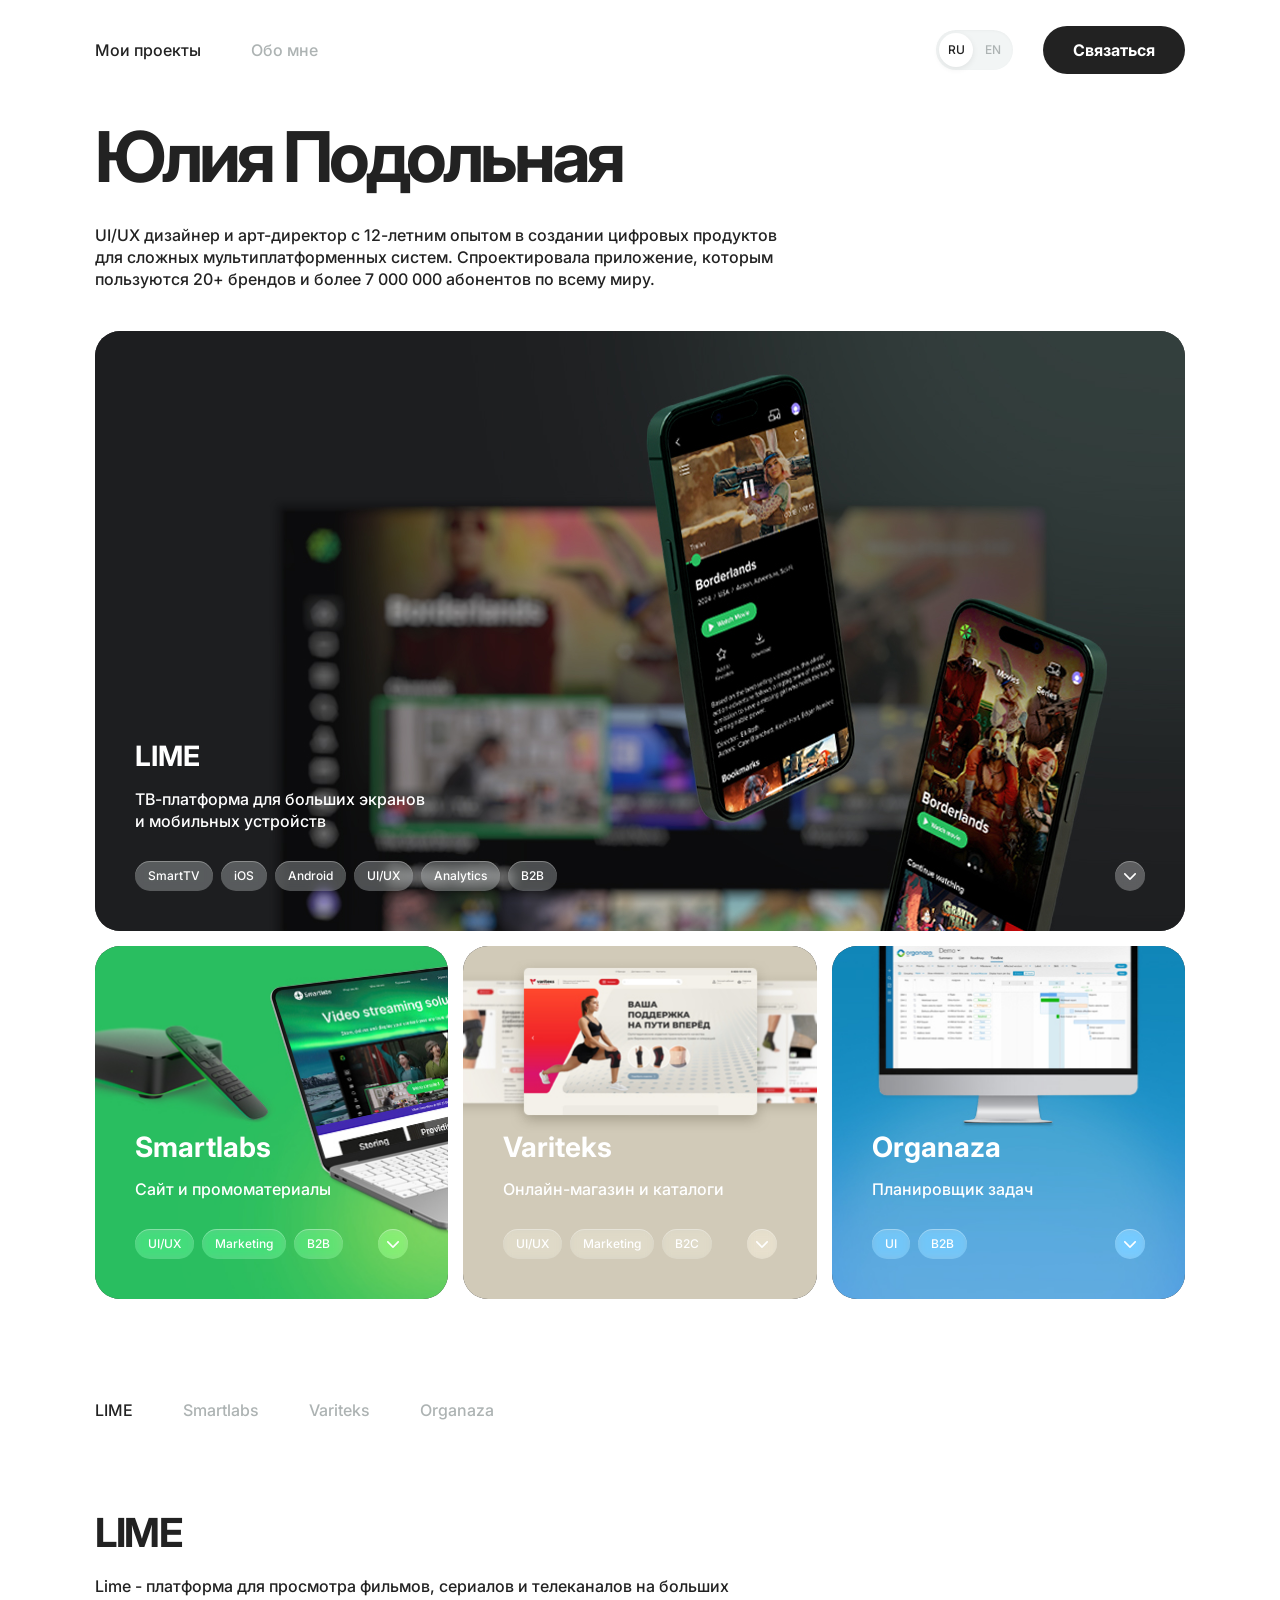
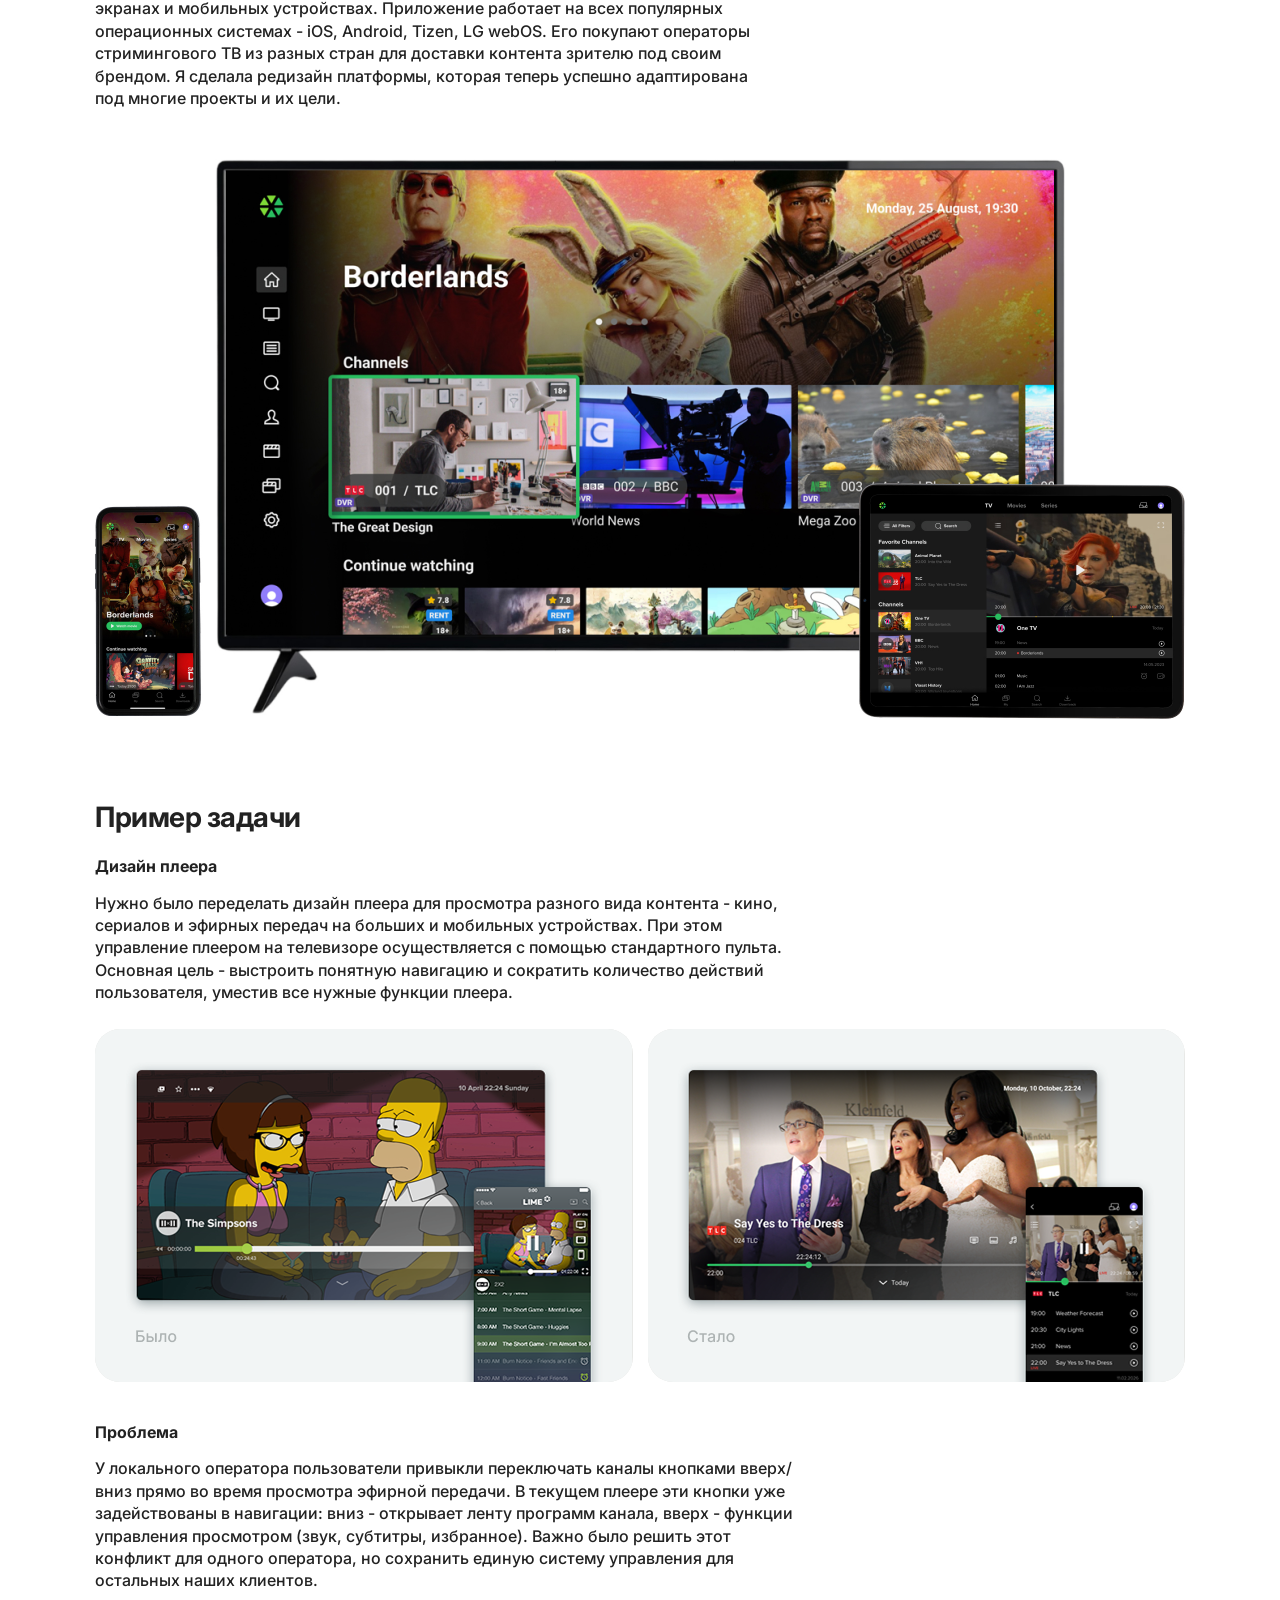
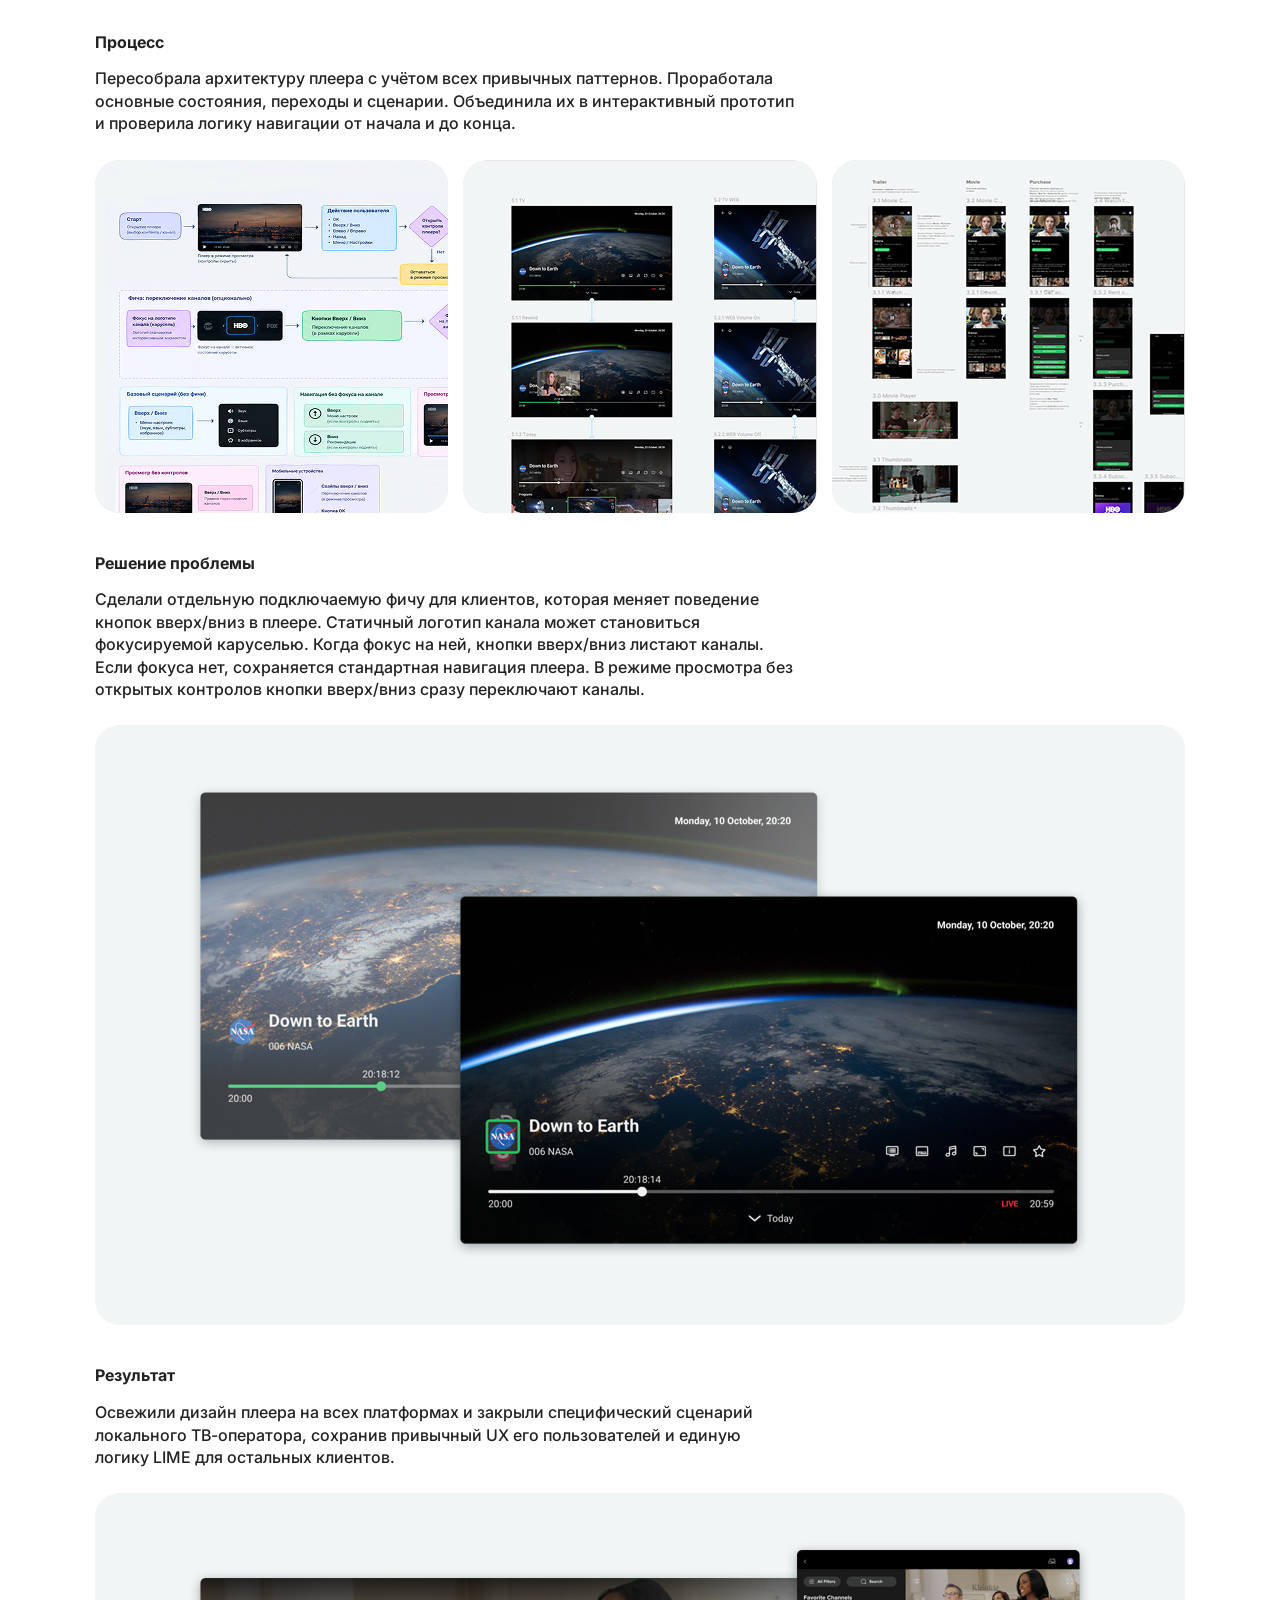
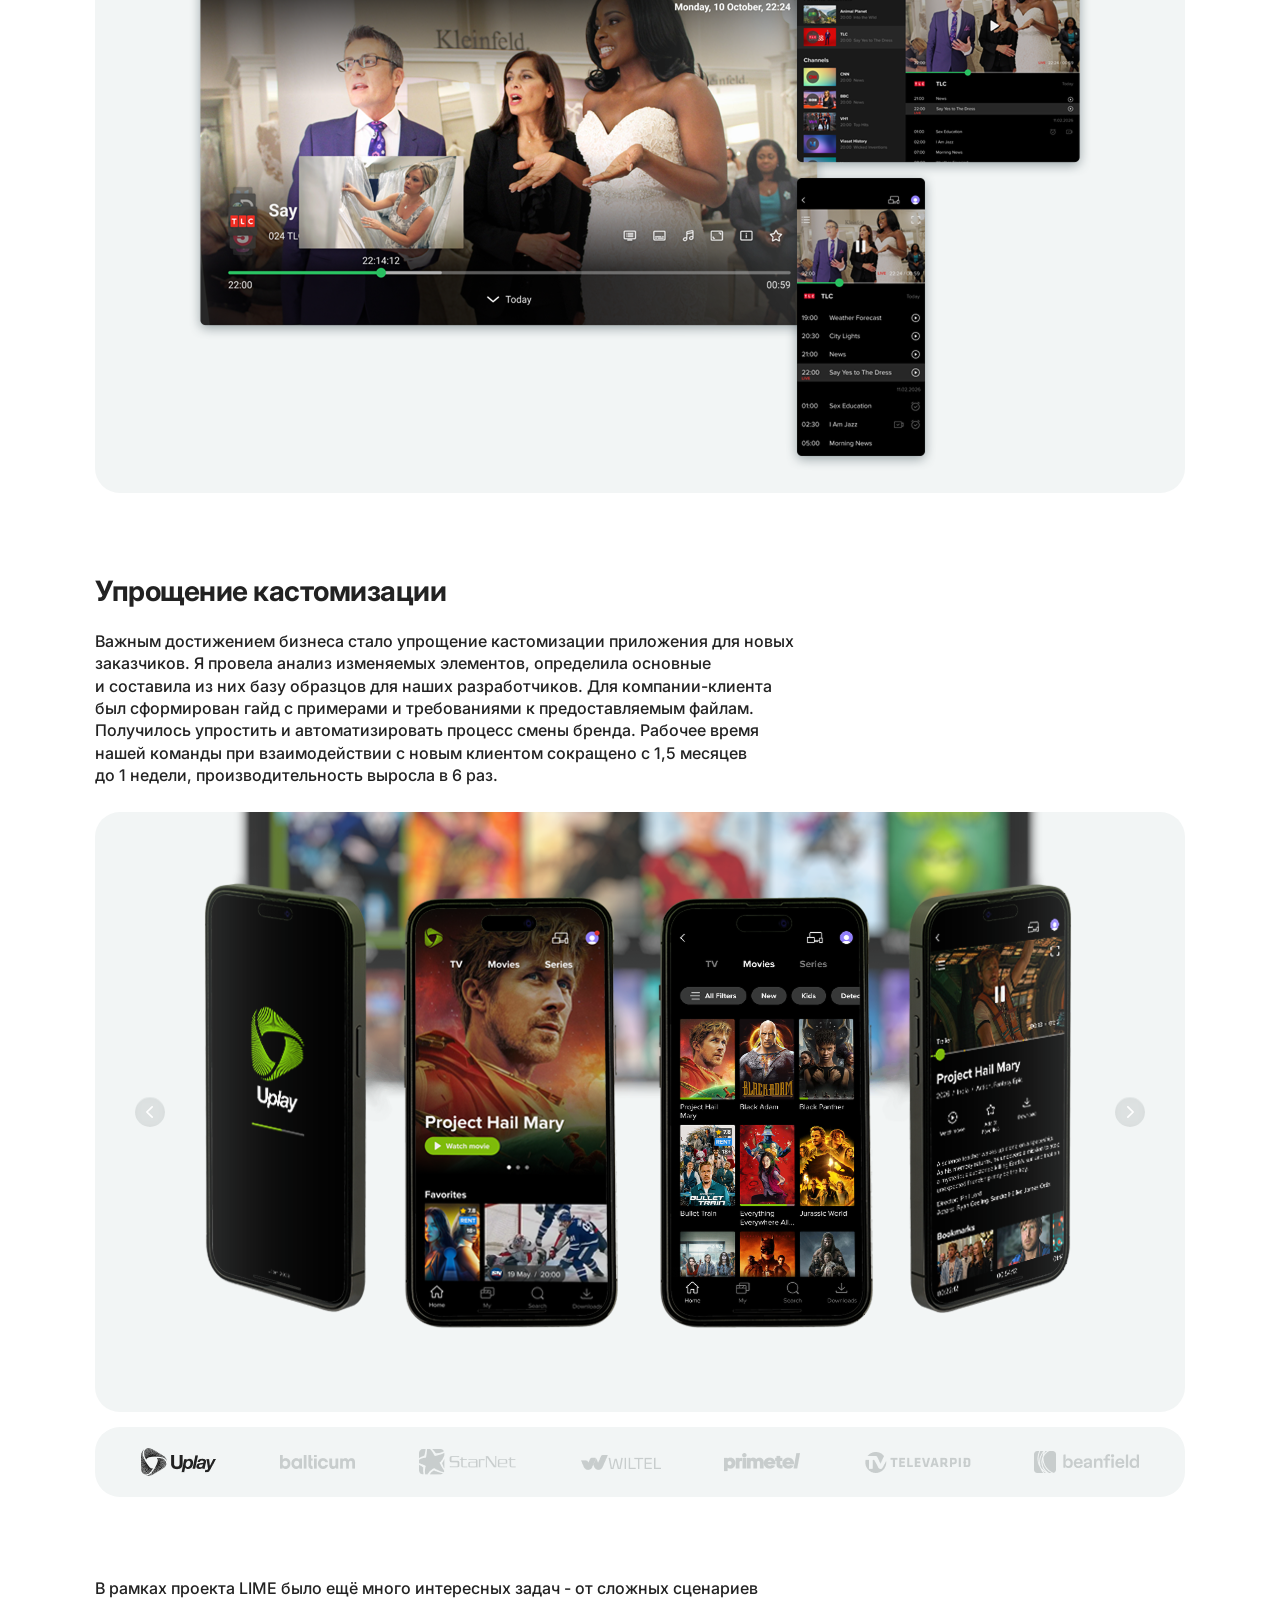
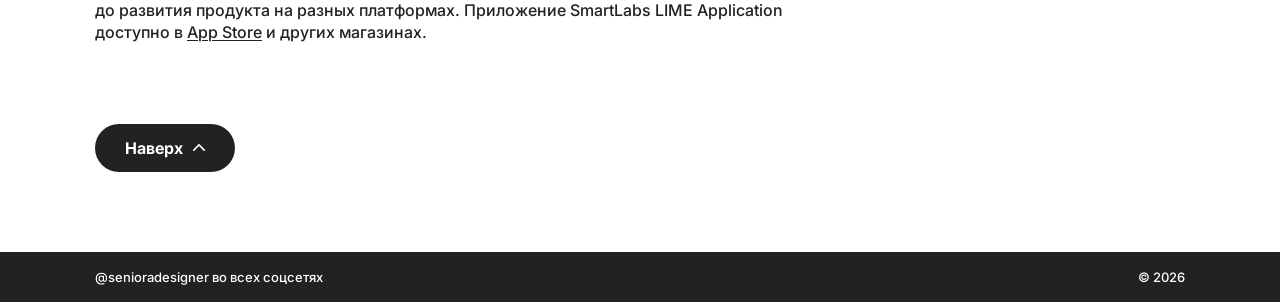
==== index.html @ 6a577a60 "start" ====
<!DOCTYPE html>
<html lang="ru">
<head>
  <meta charset="UTF-8">
  <meta name="viewport" content="width=device-width, initial-scale=1.0">
  <title>Юлия Подольная — UI/UX Designer & Art Director</title>
  <link rel="preconnect" href="https://fonts.googleapis.com">
  <link rel="preconnect" href="https://fonts.gstatic.com" crossorigin>
  <link href="https://fonts.googleapis.com/css2?family=Inter:wght@400;500;600;700&display=swap" rel="stylesheet">
  <link rel="stylesheet" href="style.css">
</head>
<body>

  <header class="header" id="top">
    <div class="header-inner">
      <nav class="nav">
        <a href="index.html" class="active">Мои проекты</a>
        <a href="about.html">Обо мне</a>
      </nav>
      <div class="header-actions">
        <div class="languages">
          <button class="active" type="button">RU</button>
          <a href="index-en.html" class="lang-link">EN</a>
        </div>
        <a class="contact-button" href="#contact">Связаться</a>
      </div>
    </div>
  </header>

  <main class="container">
    <section class="intro">
      <h1>Юлия Подольная</h1>
      <p class="intro-description">
        UI/UX дизайнер и арт-директор с 12-летним опытом в создании цифровых продуктов для сложных мультиплатформенных систем. Спроектировала приложение, которым пользуются 20+ брендов и более 7 000 000 абонентов по всему миру.
      </p>
    </section>

    <!-- Сетка карточек проектов -->
    <section class="project-grid" aria-label="Избранные проекты">
      <!-- LIME -->
      <a class="project-card featured" href="#case-section" data-target="lime">
        <img class="card-image" src="assets/lime-cover.jpg" alt="LIME">
        <div>
          <h2 class="project-title">LIME</h2>
          <p class="project-subtitle">ТВ-платформа для больших экранов<br>и мобильных устройств</p>
        </div>
        <div class="project-bottom">
          <div class="tags">
            <span class="tag">SmartTV</span><span class="tag">iOS</span>
            <span class="tag">Android</span><span class="tag">UI/UX</span>
            <span class="tag">Analytics</span><span class="tag">B2B</span>
          </div>
          <span class="arrow">
            <svg width="12" height="10" viewBox="0 0 12 10" fill="none" xmlns="http://www.w3.org/2000/svg">
              <path d="M5.99153 7.00288L1.38196 2.24062C1.06753 1.91983 0.550246 1.91983 0.23582 2.24062C-0.0786066 2.5614 -0.0786066 3.08913 0.23582 3.40991L5.4134 8.762C5.49454 8.83444 5.58582 8.89652 5.68725 8.93791C5.73796 8.95861 5.78868 8.95861 5.82925 8.96896C5.89011 8.9793 5.94082 9 5.99153 9C6.04225 9 6.09296 8.9793 6.15382 8.96896C6.20453 8.95861 6.25525 8.95861 6.29582 8.93791C6.39725 8.89652 6.48853 8.83444 6.56967 8.75165L11.7667 3.42023C11.929 3.25467 12 3.04771 12 2.83041C12 2.6131 11.9189 2.40615 11.7667 2.24059C11.4523 1.9198 10.935 1.9198 10.6206 2.24059L5.99153 7.00288Z" fill="currentColor"/>
            </svg>
          </span>
        </div>
      </a>

      <!-- Smartlabs -->
      <a class="project-card" href="#case-section" data-target="smartlabs">
        <img class="card-image" src="assets/smartlabs-cover.jpg" alt="Smartlabs">
        <div>
          <h2 class="project-title">Smartlabs</h2>
          <p class="project-subtitle">Сайт и промоматериалы</p>
        </div>
        <div class="project-bottom">
          <div class="tags">
            <span class="tag">UI/UX</span><span class="tag">Marketing</span>
            <span class="tag">B2B</span>
          </div>
          <span class="arrow">
            <svg width="12" height="10" viewBox="0 0 12 10" fill="none" xmlns="http://www.w3.org/2000/svg">
              <path d="M5.99153 7.00288L1.38196 2.24062C1.06753 1.91983 0.550246 1.91983 0.23582 2.24062C-0.0786066 2.5614 -0.0786066 3.08913 0.23582 3.40991L5.4134 8.762C5.49454 8.83444 5.58582 8.89652 5.68725 8.93791C5.73796 8.95861 5.78868 8.95861 5.82925 8.96896C5.89011 8.9793 5.94082 9 5.99153 9C6.04225 9 6.09296 8.9793 6.15382 8.96896C6.20453 8.95861 6.25525 8.95861 6.29582 8.93791C6.39725 8.89652 6.48853 8.83444 6.56967 8.75165L11.7667 3.42023C11.929 3.25467 12 3.04771 12 2.83041C12 2.6131 11.9189 2.40615 11.7667 2.24059C11.4523 1.9198 10.935 1.9198 10.6206 2.24059L5.99153 7.00288Z" fill="currentColor"/>
            </svg>
          </span>
        </div>
      </a>

      <!-- Variteks -->
      <a class="project-card" href="#case-section" data-target="variteks">
        <img class="card-image" src="assets/variteks-cover.jpg" alt="Variteks">
        <div>
          <h2 class="project-title">Variteks</h2>
          <p class="project-subtitle">Онлайн-магазин и каталоги</p>
        </div>
        <div class="project-bottom">
          <div class="tags">
            <span class="tag">UI/UX</span><span class="tag">Marketing</span>
            <span class="tag">B2C</span>
          </div>
          <span class="arrow">
            <svg width="12" height="10" viewBox="0 0 12 10" fill="none" xmlns="http://www.w3.org/2000/svg">
              <path d="M5.99153 7.00288L1.38196 2.24062C1.06753 1.91983 0.550246 1.91983 0.23582 2.24062C-0.0786066 2.5614 -0.0786066 3.08913 0.23582 3.40991L5.4134 8.762C5.49454 8.83444 5.58582 8.89652 5.68725 8.93791C5.73796 8.95861 5.78868 8.95861 5.82925 8.96896C5.89011 8.9793 5.94082 9 5.99153 9C6.04225 9 6.09296 8.9793 6.15382 8.96896C6.20453 8.95861 6.25525 8.95861 6.29582 8.93791C6.39725 8.89652 6.48853 8.83444 6.56967 8.75165L11.7667 3.42023C11.929 3.25467 12 3.04771 12 2.83041C12 2.6131 11.9189 2.40615 11.7667 2.24059C11.4523 1.9198 10.935 1.9198 10.6206 2.24059L5.99153 7.00288Z" fill="currentColor"/>
            </svg>
          </span>
        </div>
      </a>

      <!-- Organaza -->
      <a class="project-card" href="#case-section" data-target="organaza">
        <img class="card-image" src="assets/organaza-cover.jpg" alt="Organaza">
        <div>
          <h2 class="project-title">Organaza</h2>
          <p class="project-subtitle">Планировщик задач</p>
        </div>
        <div class="project-bottom">
          <div class="tags">
            <span class="tag">UI</span><span class="tag">B2B</span>
          </div>
          <span class="arrow">
            <svg width="12" height="10" viewBox="0 0 12 10" fill="none" xmlns="http://www.w3.org/2000/svg">
              <path d="M5.99153 7.00288L1.38196 2.24062C1.06753 1.91983 0.550246 1.91983 0.23582 2.24062C-0.0786066 2.5614 -0.0786066 3.08913 0.23582 3.40991L5.4134 8.762C5.49454 8.83444 5.58582 8.89652 5.68725 8.93791C5.73796 8.95861 5.78868 8.95861 5.82925 8.96896C5.89011 8.9793 5.94082 9 5.99153 9C6.04225 9 6.09296 8.9793 6.15382 8.96896C6.20453 8.95861 6.25525 8.95861 6.29582 8.93791C6.39725 8.89652 6.48853 8.83444 6.56967 8.75165L11.7667 3.42023C11.929 3.25467 12 3.04771 12 2.83041C12 2.6131 11.9189 2.40615 11.7667 2.24059C11.4523 1.9198 10.935 1.9198 10.6206 2.24059L5.99153 7.00288Z" fill="currentColor"/>
            </svg>
          </span>
        </div>
      </a>
    </section>

    <!-- Меню вкладок кейсов -->
    <nav class="project-tabs" id="project-tabs">
      <a href="#" class="active" data-target="lime">LIME</a>
      <a href="#" data-target="smartlabs">Smartlabs</a>
      <a href="#" data-target="variteks">Variteks</a>
      <a href="#" data-target="organaza">Organaza</a>
    </nav>

    <!-- КОНТЕЙНЕР ДЛЯ КЕЙСОВ (переключается JS) -->
    <div id="case-section" class="case-content-wrapper">
      
      <!-- КЕЙС LIME -->
      <div class="case-item active" id="case-lime">
        <h2>LIME</h2>
        <p class="case-intro">
          Lime - платформа для просмотра фильмов, сериалов и телеканалов на больших экранах и мобильных устройствах. Приложение работает на всех популярных операционных системах - iOS, Android, Tizen, LG webOS. Его покупают операторы стримингового ТВ из разных стран для доставки контента зрителю под своим брендом. Я сделала редизайн платформы, которая теперь успешно адаптирована<br>под многие проекты и их цели.
        </p>
        <div class="case-visual">
          <img class="visual-main" src="assets/lime-visual-main.jpg" alt="LIME Main">
        </div>

                <!-- ПОДЗАГОЛОВОК 1 -->
        <section class="case-section">
          <h3 class="case-title-large">Пример задачи</h3>
          
          <!-- Раздел: Дизайн плеера -->
          <div class="case-subsection">
            <h4>Дизайн плеера</h4>
            <p>Нужно было переделать дизайн плеера для просмотра разного вида контента - кино, сериалов и эфирных передач на больших и мобильных устройствах. При этом управление плеером на телевизоре осуществляется с помощью стандартного пульта. Основная цель - выстроить понятную навигацию и сократить количество действий пользователя, уместив все нужные функции плеера.</p>
            <div class="two-images">
              <div class="image-placeholder"><img src="assets/lime-task-1.jpg" alt="Player 1"></div>
              <div class="image-placeholder"><img src="assets/lime-task-2.jpg" alt="Player 2"></div>
            </div>
          </div>

          <!-- Раздел: Проблема -->
          <div class="case-subsection">
            <h4>Проблема</h4>
            <p>У локального оператора пользователи привыкли переключать каналы кнопками вверх/вниз прямо во время просмотра эфирной передачи. В текущем плеере эти кнопки уже задействованы в навигации: вниз - открывает ленту программ канала, вверх - функции управления просмотром (звук, субтитры, избранное). Важно было решить этот конфликт для одного оператора, но сохранить единую систему управления для остальных наших клиентов.</p>
          </div>

          <!-- Раздел: Процесс -->
          <div class="case-subsection">
            <h4>Процесс</h4>
            <p>Пересобрала архитектуру плеера с учётом всех привычных паттернов. Проработала основные состояния, переходы и сценарии. Объединила их в интерактивный прототип и проверила логику навигации от начала и до конца.</p>
            <div class="three-images">
              <div class="image-placeholder"><img src="assets/lime-problem-1.jpg" alt="Process 1"></div>
              <div class="image-placeholder"><img src="assets/lime-problem-2.jpg" alt="Process 2"></div>
              <div class="image-placeholder"><img src="assets/lime-problem-3.jpg" alt="Process 3"></div>
            </div>
          </div>

          <!-- Раздел: Решение проблемы -->
          <div class="case-subsection">
            <h4>Решение проблемы</h4>
            <p>Сделали отдельную подключаемую фичу для клиентов, которая меняет поведение кнопок вверх/вниз в плеере. Статичный логотип канала может становиться фокусируемой каруселью. Когда фокус на ней, кнопки вверх/вниз листают каналы. Если фокуса нет, сохраняется стандартная навигация плеера. В режиме просмотра без открытых контролов кнопки вверх/вниз сразу переключают каналы.</p>
            <div class="image-placeholder full-width-img h-600">
              <img src="assets/lime-solution.jpg" alt="Solution">
            </div>
          </div>

          <!-- Раздел: Результат -->
          <div class="case-subsection">
            <h4>Результат</h4>
            <p>Освежили дизайн плеера на всех платформах и закрыли специфический сценарий локального ТВ-оператора, сохранив привычный UX его пользователей и единую логику LIME для остальных клиентов.</p>
            <div class="image-placeholder full-width-img h-600">
              <img src="assets/lime-result.jpg" alt="Result">
            </div>
          </div>
        </section>

        <section class="case-section">
          <h3 class="case-title-large">Упрощение кастомизации</h3>
          <p>Важным достижением бизнеса стало упрощение кастомизации приложения для новых заказчиков. Я провела анализ изменяемых элементов, определила основные<br>и составила из них базу образцов для наших разработчиков. Для компании-клиента был сформирован гайд с примерами и требованиями к предоставляемым файлам. Получилось упростить и автоматизировать процесс смены бренда. Рабочее время нашей команды при взаимодействии с новым клиентом сокращено с 1,5 месяцев<br>до 1 недели, производительность выросла в 6 раз.</p>
          
          <!-- Карусель -->
          <div class="carousel-wrapper">
            <div class="carousel-track" id="carouselTrack">
              <div class="carousel-slide active"><img src="assets/lime-customization-1.jpg" alt="Кастомизация 1"></div>
              <div class="carousel-slide"><img src="assets/lime-customization-2.jpg" alt="Кастомизация 2"></div>
              <div class="carousel-slide"><img src="assets/lime-customization-3.jpg" alt="Кастомизация 3"></div>
              <div class="carousel-slide"><img src="assets/lime-customization-4.jpg" alt="Кастомизация 4"></div>
              <div class="carousel-slide"><img src="assets/lime-customization-5.jpg" alt="Кастомизация 5"></div>
              <div class="carousel-slide"><img src="assets/lime-customization-6.jpg" alt="Кастомизация 6"></div>
              <div class="carousel-slide"><img src="assets/lime-customization-7.jpg" alt="Кастомизация 7"></div>
            </div>

            <button class="carousel-btn carousel-btn-prev" id="carouselPrev" aria-label="Предыдущий слайд">
              <svg class="icon-arrow" width="12" height="10" viewBox="0 0 12 10" fill="none" xmlns="http://www.w3.org/2000/svg">
                <path d="M5.99153 7.00288L1.38196 2.24062C1.06753 1.91983 0.550246 1.91983 0.23582 2.24062C-0.0786066 2.5614 -0.0786066 3.08913 0.23582 3.40991L5.4134 8.762C5.49454 8.83444 5.58582 8.89652 5.68725 8.93791C5.73796 8.95861 5.78868 8.95861 5.82925 8.96896C5.89011 8.9793 5.94082 9 5.99153 9C6.04225 9 6.09296 8.9793 6.15382 8.96896C6.20453 8.95861 6.25525 8.95861 6.29582 8.93791C6.39725 8.89652 6.48853 8.83444 6.56967 8.75165L11.7667 3.42023C11.929 3.25467 12 3.04771 12 2.83041C12 2.6131 11.9189 2.40615 11.7667 2.24059C11.4523 1.9198 10.935 1.9198 10.6206 2.24059L5.99153 7.00288Z" fill="currentColor"/>
              </svg>
            </button>
            <button class="carousel-btn carousel-btn-next" id="carouselNext" aria-label="Следующий слайд">
              <svg class="icon-arrow" width="12" height="10" viewBox="0 0 12 10" fill="none" xmlns="http://www.w3.org/2000/svg">
                <path d="M5.99153 7.00288L1.38196 2.24062C1.06753 1.91983 0.550246 1.91983 0.23582 2.24062C-0.0786066 2.5614 -0.0786066 3.08913 0.23582 3.40991L5.4134 8.762C5.49454 8.83444 5.58582 8.89652 5.68725 8.93791C5.73796 8.95861 5.78868 8.95861 5.82925 8.96896C5.89011 8.9793 5.94082 9 5.99153 9C6.04225 9 6.09296 8.9793 6.15382 8.96896C6.20453 8.95861 6.25525 8.95861 6.29582 8.93791C6.39725 8.89652 6.48853 8.83444 6.56967 8.75165L11.7667 3.42023C11.929 3.25467 12 3.04771 12 2.83041C12 2.6131 11.9189 2.40615 11.7667 2.24059C11.4523 1.9198 10.935 1.9198 10.6206 2.24059L5.99153 7.00288Z" fill="currentColor"/>
              </svg>
            </button>
          </div>

          <!-- Панель логотипов (табы) -->
          <div class="brand-logos-tabs" id="brandTabs">
            <button class="brand-tab active" data-index="0"><img src="assets/logo-1-dark.png" alt="Uplay" class="logo-dark"><img src="assets/logo-1-light.png" alt="Uplay" class="logo-light"></button>
            <button class="brand-tab" data-index="1"><img src="assets/logo-2-dark.png" alt="Balticum" class="logo-dark"><img src="assets/logo-2-light.png" alt="Balticum" class="logo-light"></button>
            <button class="brand-tab" data-index="2"><img src="assets/logo-3-dark.png" alt="StarNet" class="logo-dark"><img src="assets/logo-3-light.png" alt="StarNet" class="logo-light"></button>
            <button class="brand-tab" data-index="3"><img src="assets/logo-4-dark.png" alt="Wiltel" class="logo-dark"><img src="assets/logo-4-light.png" alt="Wiltel" class="logo-light"></button>
            <button class="brand-tab" data-index="4"><img src="assets/logo-5-dark.png" alt="Primetel" class="logo-dark"><img src="assets/logo-5-light.png" alt="Primetel" class="logo-light"></button>
            <button class="brand-tab" data-index="5"><img src="assets/logo-6-dark.png" alt="Televarp" class="logo-dark"><img src="assets/logo-6-light.png" alt="Televarp" class="logo-light"></button>
            <button class="brand-tab" data-index="6"><img src="assets/logo-7-dark.png" alt="Beanfield" class="logo-dark"><img src="assets/logo-7-light.png" alt="Beanfield" class="logo-light"></button>
          </div>

          <!-- Раздел: В рамках проекта LIME -->
          <section class="case-section">
          <p>В рамках проекта LIME было ещё много интересных задач - от сложных сценариев<br>до развития продукта на разных платформах. Приложение SmartLabs LIME Application доступно в <a href="https://apps.apple.com/ru/app/smartlabs-lime-application/id6444482491" target="_blank" rel="noopener">App Store</a> и других магазинах.</p>
        </section>

      </div>

      <!-- КЕЙС SMARTLABS -->
      <div class="case-item" id="case-smartlabs">
        <h2>Smartlabs</h2>
        <p class="case-intro">Smartlabs - компания, которая создаёт программные решения и инфраструктуру для сервисов цифрового ТВ, а также производит приставки. В роли арт-директора я выстраивала целостную визуальную систему бренда - от обновления фирменного стиля и сайта до презентаций, рекламы, социальных сетей и выставочных стендов. Одновременно работала над дизайном самостоятельно и координировала работу других специалистов, обеспечивая единый визуальный язык во всех точках контакта с брендом.</p>
        
        <div class="grid-masonry">
          <!-- Ряд 1: Широкая (2 колонки) + Квадратная (1 колонка) -->
          <div class="image-placeholder gm-wide"><img src="assets/sm-1.jpg" alt=""></div>
          <div class="image-placeholder gm-square"><img src="assets/sm-2.jpg" alt=""></div>
          
          <!-- Ряд 2: Три квадратные -->
          <div class="image-placeholder gm-square"><img src="assets/sm-3.jpg" alt=""></div>
          <div class="image-placeholder gm-square"><img src="assets/sm-4.jpg" alt=""></div>
          <div class="image-placeholder gm-square"><img src="assets/sm-5.jpg" alt=""></div>
          
          <!-- Ряд 3: Квадратная (1 колонка) + Широкая (2 колонки) -->
          <div class="image-placeholder gm-square"><img src="assets/sm-6.jpg" alt=""></div>
          <div class="image-placeholder gm-wide"><img src="assets/sm-7.jpg" alt=""></div>
        </div>

                <!-- ПОДЗАГОЛОВОК 1 -->
        <section class="case-section">
          <h3 class="case-title-large">Пример задачи</h3>
          
          <!-- Раздел: Сайт -->
          <div class="case-subsection">
            <h4>Сайт</h4>
            <p>Требовалось переработать сайт Smartlabs как основной инструмент презентации продуктов и решений компании. Пересобрать продуктовую структуру, сделать предложение понятным для потенциальных клиентов и выстроить более современную визуальную подачу.</p>
            <div class="two-images">
              <div class="image-placeholder"><img src="assets/sm-site-old.jpg" alt="Старый сайт"></div>
              <div class="image-placeholder"><img src="assets/sm-site-new.jpg" alt="Новый сайт"></div>
            </div>
          </div>

          <!-- Раздел: Проблема -->
          <div class="case-subsection">
            <h4>Проблема</h4>
            <p>Старый сайт был построен вокруг большого количества продуктов решений, которые последовательно перечислялись на главной странице сложным техническим языком. При этом между ними не было понятной иерархии, сложная система меню и подменю затрудняла навигацию. Для b2b-компании это становилось маркетинговой проблемой. Сайт не помогал менеджерам быстро направлять клиента к нужной информации.</p>
          </div>

          <!-- Раздел: Процесс -->
          <div class="case-subsection">
            <h4>Процесс</h4>
            <p>На первом этапе я пересобрала продуктовую структуру сайта с точки зрения маркетинга: объединила продукты и решения в понятные группы, упростила меню и выстроила новую иерархию разделов.</p>
            <p>Для ключевых страниц самостоятельно проработала содержание: сформулировала тексты и объяснила простым языком, что представляет собой каждый продукт, какие задачи он решает и для кого предназначен.</p>
            <p>После этого перевела новую маркетинговую структуру в UX и UI: спроектировала навигацию, иерархию страниц и обновила визуальную систему сайта.</p>
            <div class="three-images">
              <div class="image-placeholder"><img src="assets/sm-process-1.jpg" alt="Процесс 1"></div>
              <div class="image-placeholder"><img src="assets/sm-process-2.jpg" alt="Процесс 2"></div>
              <div class="image-placeholder"><img src="assets/sm-process-3.jpg" alt="Процесс 3"></div>
            </div>
          </div>

          <!-- Раздел: Результат -->
          <div class="case-subsection">
            <h4>Результат</h4>
            <p>Продукты и решения стали представлены в виде отдельных визуальных модулей - кубиков, баннеров, cta-элементов. Такая модульная структура позволила легко менять состав и порядок блоков на главной странице и адаптировать её под сезонные задачи бизнеса. Обновлённая система сделала сайт более удобным инструментом для продаж.</p>
            <p><a href="https://web.archive.org/web/20221201061248/https://www.smartlabs.tv/en/" target="_blank" rel="noopener">smartlabs.tv</a></p>
            
            <!-- Карусель Smartlabs -->
            <div class="carousel-wrapper">
              <div class="carousel-track" id="smartlabsTrack">
                <div class="carousel-slide active"><img src="assets/sm-carousel-1.jpg" alt="Smartlabs 1"></div>
                <div class="carousel-slide"><img src="assets/sm-carousel-2.jpg" alt="Smartlabs 2"></div>
                <div class="carousel-slide"><img src="assets/sm-carousel-3.jpg" alt="Smartlabs 3"></div>
                <div class="carousel-slide"><img src="assets/sm-carousel-4.jpg" alt="Smartlabs 4"></div>
              </div>
              <button class="carousel-btn carousel-btn-prev" id="smCarouselPrev" aria-label="Предыдущий слайд">
                <svg class="icon-arrow" width="12" height="10" viewBox="0 0 12 10" fill="none" xmlns="http://www.w3.org/2000/svg"><path d="M5.99153 7.00288L1.38196 2.24062C1.06753 1.91983 0.550246 1.91983 0.23582 2.24062C-0.0786066 2.5614 -0.0786066 3.08913 0.23582 3.40991L5.4134 8.762C5.49454 8.83444 5.58582 8.89652 5.68725 8.93791C5.73796 8.95861 5.78868 8.95861 5.82925 8.96896C5.89011 8.9793 5.94082 9 5.99153 9C6.04225 9 6.09296 8.9793 6.15382 8.96896C6.20453 8.95861 6.25525 8.95861 6.29582 8.93791C6.39725 8.89652 6.48853 8.83444 6.56967 8.75165L11.7667 3.42023C11.929 3.25467 12 3.04771 12 2.83041C12 2.6131 11.9189 2.40615 11.7667 2.24059C11.4523 1.9198 10.935 1.9198 10.6206 2.24059L5.99153 7.00288Z" fill="currentColor"/></svg>
              </button>
              <button class="carousel-btn carousel-btn-next" id="smCarouselNext" aria-label="Следующий слайд">
                <svg class="icon-arrow" width="12" height="10" viewBox="0 0 12 10" fill="none" xmlns="http://www.w3.org/2000/svg"><path d="M5.99153 7.00288L1.38196 2.24062C1.06753 1.91983 0.550246 1.91983 0.23582 2.24062C-0.0786066 2.5614 -0.0786066 3.08913 0.23582 3.40991L5.4134 8.762C5.49454 8.83444 5.58582 8.89652 5.68725 8.93791C5.73796 8.95861 5.78868 8.95861 5.82925 8.96896C5.89011 8.9793 5.94082 9 5.99153 9C6.04225 9 6.09296 8.9793 6.15382 8.96896C6.20453 8.95861 6.25525 8.95861 6.29582 8.93791C6.39725 8.89652 6.48853 8.83444 6.56967 8.75165L11.7667 3.42023C11.929 3.25467 12 3.04771 12 2.83041C12 2.6131 11.9189 2.40615 11.7667 2.24059C11.4523 1.9198 10.935 1.9198 10.6206 2.24059L5.99153 7.00288Z" fill="currentColor"/></svg>
              </button>
            </div>
          </div>
        </section>

        <!-- Финальный текст -->
        <section class="case-section">
          <p>Проект Smartlabs позволил мне развить применить разносторонние навыки в сфере дизайна. Я создавала иллюстрации и лендинги, верстала материалы для печати, придумывала креативные рекламные концепции, готовила технические схемы для производства. В последний год работы я плотно занималась видеопрезентациями для социальных сетей: придумывала и оформляла визуальную подачу, снимала и монтировала контент. Внутри компании я выросла из штатного графического дизайнера в креативного IT-специалиста с продуктовым мышлением.</p>
        </section>

      </div>


      <!-- КЕЙС VARITEKS -->
      <div class="case-item" id="case-variteks">
        <h2>Variteks</h2>
        <p class="case-intro">Variteks - турецкий производитель и продавец медицинских ортопедических изделий. Для российского дистрибьютора я разработала онлайн-магазин бренда, а также занималась сопутствующими материалами: верстала печатные каталоги, флаеры, оформляла визитки и другую полиграфию.</p>
        
        <div class="grid-masonry" style="margin-top: 40px;">
          <!-- Широкая картинка (2 колонки) -->
          <div class="image-placeholder gm-wide"><img src="assets/variteks-top-wide.jpg" alt="Variteks Top Wide"></div>
          <!-- Квадратная картинка (1 колонка) -->
          <div class="image-placeholder gm-square"><img src="assets/variteks-top-square.jpg" alt="Variteks Top Square"></div>
        </div>

                <!-- ПОДЗАГОЛОВОК 1 -->
        <section class="case-section">
          <h3 class="case-title-large">Пример задачи</h3>
          
          <!-- Раздел: Онлайн-магазин -->
          <div class="case-subsection">
            <h4>Онлайн-магазин</h4>
            <p>Нужно было создать понятный сайт-каталог с возможностью быстро найти ортопедическое изделие и оформить заказ.</p>
            <div class="two-images">
              <div class="image-placeholder"><img src="assets/var-before.jpg" alt="Было"></div>
              <div class="image-placeholder"><img src="assets/var-after.jpg" alt="Стало"></div>
            </div>
          </div>

                  <!-- Раздел: Проблема -->
          <div class="case-subsection">
            <h4>Проблема</h4>
            <p>Существующая турецкая версия сайта не давала понятной структуры каталога. Система фильтрации работала неудобно: товары и параметры существовали без четкой логики, найти подходящее изделие было сложно.</p>
          </div>

          <!-- Раздел: Процесс -->
          <div class="case-subsection">
            <h4>Процесс</h4>
            <p>Пересобрала структуру каталога и систему фильтрации с учётом характеристик товаров. Объединила взаимосвязанные группы и выстроила систему пересечения и объединения множеств, чтобы пользователь мог последовательно сужать или расширять выдачу. На этой основе спроектировала основные сценарии онлайн-магазина, а далее собрала целостную визуальную систему.</p>
            <div class="image-placeholder img-353" style="margin-top: 30px; background: #eaeae7;">
              <img src="assets/var-process.jpg" alt="Процесс Variteks">
            </div>
          </div>

          <!-- Раздел: Результат -->
          <div class="case-subsection">
            <h4>Результат</h4>
            <p>Получился простой и понятный онлайн-магазин с логичной структурой каталога и удобной системой фильтрации. Параллельно сформировался фирменный стиль для презентации бренда в России.</p>
            <p><a href="https://fortisorto.ru/" target="_blank">fortisorto.ru</a></p>
            
            <!-- Карусель Variteks -->
            <div class="carousel-wrapper">
              <div class="carousel-track" id="variteksTrack">
                <div class="carousel-slide active"><img src="assets/var-result-1.jpg" alt="Variteks 1"></div>
                <div class="carousel-slide"><img src="assets/var-result-2.jpg" alt="Variteks 2"></div>
                <div class="carousel-slide"><img src="assets/var-result-3.jpg" alt="Variteks 3"></div>
              </div>
              <button class="carousel-btn carousel-btn-prev" id="varCarouselPrev" aria-label="Предыдущий слайд">
                <svg class="icon-arrow" width="12" height="10" viewBox="0 0 12 10" fill="none" xmlns="http://www.w3.org/2000/svg"><path d="M5.99153 7.00288L1.38196 2.24062C1.06753 1.91983 0.550246 1.91983 0.23582 2.24062C-0.0786066 2.5614 -0.0786066 3.08913 0.23582 3.40991L5.4134 8.762C5.49454 8.83444 5.58582 8.89652 5.68725 8.93791C5.73796 8.95861 5.78868 8.95861 5.82925 8.96896C5.89011 8.9793 5.94082 9 5.99153 9C6.04225 9 6.09296 8.9793 6.15382 8.96896C6.20453 8.95861 6.25525 8.95861 6.29582 8.93791C6.39725 8.89652 6.48853 8.83444 6.56967 8.75165L11.7667 3.42023C11.929 3.25467 12 3.04771 12 2.83041C12 2.6131 11.9189 2.40615 11.7667 2.24059C11.4523 1.9198 10.935 1.9198 10.6206 2.24059L5.99153 7.00288Z" fill="currentColor"/></svg>
              </button>
              <button class="carousel-btn carousel-btn-next" id="varCarouselNext" aria-label="Следующий слайд">
                <svg class="icon-arrow" width="12" height="10" viewBox="0 0 12 10" fill="none" xmlns="http://www.w3.org/2000/svg"><path d="M5.99153 7.00288L1.38196 2.24062C1.06753 1.91983 0.550246 1.91983 0.23582 2.24062C-0.0786066 2.5614 -0.0786066 3.08913 0.23582 3.40991L5.4134 8.762C5.49454 8.83444 5.58582 8.89652 5.68725 8.93791C5.73796 8.95861 5.78868 8.95861 5.82925 8.96896C5.89011 8.9793 5.94082 9 5.99153 9C6.04225 9 6.09296 8.9793 6.15382 8.96896C6.20453 8.95861 6.25525 8.95861 6.29582 8.93791C6.39725 8.89652 6.48853 8.83444 6.56967 8.75165L11.7667 3.42023C11.929 3.25467 12 3.04771 12 2.83041C12 2.6131 11.9189 2.40615 11.7667 2.24059C11.4523 1.9198 10.935 1.9198 10.6206 2.24059L5.99153 7.00288Z" fill="currentColor"/></svg>
              </button>
            </div>
          </div>
        </section>

      </div>


      <!-- КЕЙС ORGANAZA -->
      <div class="case-item" id="case-organaza">
        <h2>Organaza</h2>
        <p class="case-intro">Organaza - система управления проектами и задачами с декомпозицией заданий, планированием и визуализацией рабочих процессов. Я отвечала за UI продукта: разработала визуальный стиль и интерфейсы основных экранов системы.</p>
        
        <div class="image-placeholder full-width-img" style="margin-top: 40px;">
            <img src="assets/org-top.jpg" alt="Organaza Top">
        </div>

                <section class="case-section">
          <h3 class="case-title-large">Задача</h3>
          <p>Требовалось создать понятный и цельный визуальный язык для сложного рабочего инструмента. Большое количество информации и функций должны быть удобно представлены для ежедневной работы.</p>
          
          <!-- Раздел: Процесс -->
          <div class="case-subsection" style="margin-top: 40px;">
            <h4>Процесс</h4>
            <p>Изучала аналоги и прототипы. Определила визуальное направление продукта - принципы работы интерфейса, цветовую палитру, типографику, стили элементов. На этой основе прорабатывала основные экраны и состояния системы.</p>
          </div>

          <!-- Раздел: Результат -->
          <div class="case-subsection">
            <h4>Результат</h4>
            <p>Получился цельный интерфейс для сложной системы управления проектами. Объёмные данные, задачи и настройки удалось организовать в едином стиле без ощущения перегруженности.</p>
            <p><a href="https://web.archive.org/web/20191209174507/https://organaza.com/" target="_blank">organaza.com</a></p>
            
            <!-- Карусель Organaza -->
            <div class="carousel-wrapper">
              <div class="carousel-track" id="organazaTrack">
                <div class="carousel-slide active"><img src="assets/org-result-1.jpg" alt="Organaza 1"></div>
                <div class="carousel-slide"><img src="assets/org-result-2.jpg" alt="Organaza 2"></div>
                <div class="carousel-slide"><img src="assets/org-result-3.jpg" alt="Organaza 3"></div>
              </div>
              <button class="carousel-btn carousel-btn-prev" id="orgCarouselPrev" aria-label="Предыдущий слайд">
                <svg class="icon-arrow" width="12" height="10" viewBox="0 0 12 10" fill="none" xmlns="http://www.w3.org/2000/svg"><path d="M5.99153 7.00288L1.38196 2.24062C1.06753 1.91983 0.550246 1.91983 0.23582 2.24062C-0.0786066 2.5614 -0.0786066 3.08913 0.23582 3.40991L5.4134 8.762C5.49454 8.83444 5.58582 8.89652 5.68725 8.93791C5.73796 8.95861 5.78868 8.95861 5.82925 8.96896C5.89011 8.9793 5.94082 9 5.99153 9C6.04225 9 6.09296 8.9793 6.15382 8.96896C6.20453 8.95861 6.25525 8.95861 6.29582 8.93791C6.39725 8.89652 6.48853 8.83444 6.56967 8.75165L11.7667 3.42023C11.929 3.25467 12 3.04771 12 2.83041C12 2.6131 11.9189 2.40615 11.7667 2.24059C11.4523 1.9198 10.935 1.9198 10.6206 2.24059L5.99153 7.00288Z" fill="currentColor"/></svg>
              </button>
              <button class="carousel-btn carousel-btn-next" id="orgCarouselNext" aria-label="Следующий слайд">
                <svg class="icon-arrow" width="12" height="10" viewBox="0 0 12 10" fill="none" xmlns="http://www.w3.org/2000/svg"><path d="M5.99153 7.00288L1.38196 2.24062C1.06753 1.91983 0.550246 1.91983 0.23582 2.24062C-0.0786066 2.5614 -0.0786066 3.08913 0.23582 3.40991L5.4134 8.762C5.49454 8.83444 5.58582 8.89652 5.68725 8.93791C5.73796 8.95861 5.78868 8.95861 5.82925 8.96896C5.89011 8.9793 5.94082 9 5.99153 9C6.04225 9 6.09296 8.9793 6.15382 8.96896C6.20453 8.95861 6.25525 8.95861 6.29582 8.93791C6.39725 8.89652 6.48853 8.83444 6.56967 8.75165L11.7667 3.42023C11.929 3.25467 12 3.04771 12 2.83041C12 2.6131 11.9189 2.40615 11.7667 2.24059C11.4523 1.9198 10.935 1.9198 10.6206 2.24059L5.99153 7.00288Z" fill="currentColor"/></svg>
              </button>
            </div>
          </div>
        </section>

      </div>

    </div> <!-- /case-content-wrapper -->

    <div class="back-to-top-wrapper">
      <button class="back-to-top" id="backToTop" type="button">
        Наверх
        <svg class="icon-arrow-up" width="12" height="10" viewBox="0 0 12 10" fill="none" xmlns="http://www.w3.org/2000/svg">
          <path d="M5.99153 7.00288L1.38196 2.24062C1.06753 1.91983 0.550246 1.91983 0.23582 2.24062C-0.0786066 2.5614 -0.0786066 3.08913 0.23582 3.40991L5.4134 8.762C5.49454 8.83444 5.58582 8.89652 5.68725 8.93791C5.73796 8.95861 5.78868 8.95861 5.82925 8.96896C5.89011 8.9793 5.94082 9 5.99153 9C6.04225 9 6.09296 8.9793 6.15382 8.96896C6.20453 8.95861 6.25525 8.95861 6.29582 8.93791C6.39725 8.89652 6.48853 8.83444 6.56967 8.75165L11.7667 3.42023C11.929 3.25467 12 3.04771 12 2.83041C12 2.6131 11.9189 2.40615 11.7667 2.24059C11.4523 1.9198 10.935 1.9198 10.6206 2.24059L5.99153 7.00288Z" fill="currentColor"/>
        </svg>
      </button>
    </div>

    <footer class="footer" id="contact">
      <div class="footer-bottom">
        <button class="copy-nickname" id="copyNickname" type="button">@senioradesigner во всех соцсетях</button>
        <span>© 2026</span>
      </div>
    </footer>
  </main>

    <!-- ПОПАП СВЯЗИ -->
  <div class="contact-popup-overlay" id="contactPopup">
    <div class="contact-popup">
      <button class="contact-popup-close" id="closePopup" aria-label="Закрыть">×</button>
      <h3 class="contact-popup-title">Как со мной связаться?</h3>
      
      <div class="contact-options">
        <!-- Почта -->
        <button class="contact-option" id="copyEmail">
          <div class="contact-option-icon">✉️</div>
          <div class="contact-option-text">
            <span class="contact-option-title">Email</span>
            <span class="contact-option-value">senioradesigner@gmail.com</span>
          </div>
        </button>

        <!-- Телеграм -->
        <a href="https://t.me/senioradesigner" target="_blank" rel="noopener" class="contact-option">
          <div class="contact-option-icon"><img src="assets/tg.png" alt="Telegram"></div>
          <div class="contact-option-text">
            <span class="contact-option-title">Telegram</span>
            <span class="contact-option-value">@senioradesigner</span>
          </div>
        </a>
      </div>
    </div>
  </div>

  <script src="script.js"></script>
</body>
</html>
---- style.css ----
:root {
  --bg: #FFFFFF;
  --text: #222222;
  --muted: #777777;
  --content-width: 1090px;
  --radius: 25px;
}

* { box-sizing: border-box; }
html {
  scroll-behavior: smooth;
  margin: 0;
  padding: 0;
}
body {
  margin: 0;
  background: var(--bg);
  color: var(--text);
  font-family: "Inter", sans-serif;
  font-size: 16px;
  font-weight: 500;
  line-height: 1.4;
  -webkit-font-smoothing: antialiased;
  display: flex;
  flex-direction: column;
  min-height: 100vh;
  overflow-x: hidden;
}

a { color: inherit; text-decoration: none; }
button { font: inherit; }

.container {
  width: var(--content-width);
  margin: 0 auto;
  flex-grow: 1;
}

/* ===== Header ===== */
.header { height: 100px; display: flex; align-items: center; }
.header-inner {
  width: var(--content-width);
  margin: 0 auto;
  display: flex;
  align-items: center;
  justify-content: space-between;
}
.nav { display: flex; gap: 50px; align-items: center; font-size: 16px; }
.nav a { transition: color 0.2s ease; color: #ADB3B3; }
.nav a.active, .nav a:hover { color: var(--text); }
.header-actions { display: flex; align-items: center; gap: 30px; }

.languages { 
  display: flex; 
  gap: 3px; 
  padding: 3px; 
  border-radius: 100px; 
  background: #F2F5F5; /* ← было #ededeb */
  box-shadow: inset 0 1px 3px rgba(0, 0, 0, 0.03);
}

.languages button, .languages .lang-link {
  border: 0; 
  background: transparent; 
  border-radius: 100px;
  width: 34px; 
  height: 34px; 
  cursor: pointer; 
  color: #ADB3B3; 
  font-size: 12px;
  font-weight: 500;
  display: inline-flex;
  align-items: center;
  justify-content: center;
  text-decoration: none;
}

.languages button.active { 
  background: #fff; 
  color: var(--text); 
  box-shadow: 0 2px 6px rgba(0, 0, 0, 0.08); /* ← добавили мягкую тень */
}

.contact-button {
  padding: 13px 30px; border-radius: 100px; background: #222; color: #fff;
  font-size: 16px; font-weight: 700; transition: background 0.2s ease;
}
.contact-button:hover { background: #555; }

/* ===== Intro ===== */
.intro { padding-top: 20px; }
h1 { font-size: 70px; line-height: 1.05; letter-spacing: -4px; font-weight: 700; margin: 0 0 30px; }
.intro-description { max-width: 700px; font-size: 16px; line-height: 1.4; margin: 0; }

/* ===== Project grid ===== */
.project-grid {
  display: grid;
  grid-template-columns: repeat(3, 1fr);
  grid-template-rows: 600px 353px;
  gap: 15px;
  margin-top: 40px;
}
.project-card {
  position: relative; overflow: hidden; border-radius: var(--radius); color: white;
  padding: 40px; display: flex; flex-direction: column; justify-content: flex-end;
  isolation: isolate; background: #333;
}
.project-card.featured { grid-column: 1 / -1; grid-row: 1; min-height: 600px; }
.project-card img.card-image {
  position: absolute; inset: 0; width: 100%; height: 100%; object-fit: cover;
  z-index: -3; transition: transform 0.6s ease;
}
.project-card:hover img.card-image { transform: scale(1.025); }
.project-title { font-size: 28px; font-weight: 700; line-height: 1.2; margin: 0 0 14px; }
.project-subtitle { font-size: 16px; margin: 0; }
.project-bottom { display: flex; justify-content: space-between; align-items: flex-end; gap: 20px; margin-top: 28px; }
.tags { display: flex; flex-wrap: wrap; gap: 8px; }
.tag {
  padding: 7px 13px;
  border-radius: 100px;
  background: rgba(224, 232, 232, 0.3);
  backdrop-filter: blur(4px) saturate(1.4) brightness(1.05);
  -webkit-backdrop-filter: blur(4px) saturate(1.4) brightness(1.05);
  box-shadow: inset 0 1px 0 rgba(255, 255, 255, 0.3);
  font-size: 12px;
  line-height: 1.3;
  white-space: nowrap;
}

.arrow {
  width: 30px;
  height: 30px;
  flex: 0 0 30px;
  border-radius: 50%;
  display: grid;
  place-items: center;
  background: rgba(255, 255, 255, 0.28);
  backdrop-filter: blur(4px) saturate(1.4) brightness(1.05);
  -webkit-backdrop-filter: blur(4px) saturate(1.4) brightness(1.05);
  box-shadow: inset 0 1px 0 rgba(255, 255, 255, 0.3);
  font-size: 14px;
  line-height: 1;
  color: #fff;
  transition: all 0.2s ease;
  display: grid;
  place-items: center;
}
.arrow svg {
  display: block;
  width: 12px;
  height: 10px;
}
.project-card:hover .arrow { background: rgba(255,255,255,0.45); transform: translate(2px, -2px); }

/* ===== Tabs ===== */
.project-tabs {
  display: flex; gap: 50px; margin-top: 100px;
  font-size: 16px; font-weight: 500; white-space: nowrap;
  scroll-margin-top: 120px;
}
.project-tabs a { color: #adb3b3; cursor: pointer; transition: color 0.2s ease; }
.project-tabs a.active { color: var(--text); }

/* ===== Cases ===== */
.case-content-wrapper { padding-top: 90px; }
.case-item { display: none; }
.case-item.active { display: block; }

.case-item h2 {
  font-size: 40px; line-height: 1.1; letter-spacing: -1.5px; margin: 0 0 20px;
}
.case-intro { max-width: 700px; margin: 0; font-size: 16px; line-height: 1.4; }

.case-visual {
  margin-top: 50px;
}

.case-visual img {
  width: 100%;
  height: auto;
  display: block;
  border-radius: 18px;
  object-fit: contain;
}

.case-section { margin-top: 80px; }
.case-section h3 {
  font-size: 16px;
  line-height: 1.3;
  margin: 0 0 15px;
  font-weight: 700;
}
.case-section h3.case-title-large {
  font-size: 28px;
  font-weight: 700;
  margin: 0 0 20px;
  letter-spacing: -0.5px;
}

/* Стили для новых подразделов */
.case-subsection {
  margin-bottom: 40px;
}
.case-subsection:last-child {
  margin-bottom: 0;
}
.case-subsection h4 {
  font-size: 16px;
  font-weight: 700;
  line-height: 1.3;
  margin: 0 0 15px;
}

.case-section p { max-width: 700px; margin: 0 0 25px; line-height: 1.4; }
.case-subsection p { max-width: 700px; margin: 0 0 25px; line-height: 1.4; }
.case-section + .case-section { margin-top: 80px; }
.case-section p { max-width: 700px; margin: 0 0 15px; line-height: 1.4; }
.case-section + .case-section { margin-top: 80px; }

.two-images { display: grid; grid-template-columns: 1fr 1fr; gap: 15px; margin-top: 25px; }
.three-images { display: grid; grid-template-columns: repeat(3, 1fr); gap: 15px; margin-top: 25px; }

/* Сетка для Smartlabs */
.grid-masonry { 
  display: grid; 
  grid-template-columns: repeat(3, 1fr); /* 3 колонки */
  gap: 15px; 
  margin-top: 40px; 
  align-items: stretch;
}

/* Базовая квадратная картинка (занимает 1 колонку) */
.gm-square {
  grid-column: span 1;
  min-height: 353px;
}

/* Широкая картинка (занимает 2 колонки из 3) */
.gm-wide {
  grid-column: span 2;
  min-height: 353px;
}

/* Убираем жесткие ограничения по высоте для картинок внутри сетки */
.grid-masonry .image-placeholder {
  height: auto;
  min-height: 353px;
}

.grid-masonry .image-placeholder img {
  width: 100%;
  height: 100%;
  object-fit: cover;
}

.image-placeholder {
  border-radius: var(--radius); overflow: hidden; background: #e5e5e2;
  min-height: 353px;
}
.image-placeholder img { width: 100%; height: 100%; min-height: 353px; object-fit: cover; display: block; }
.full-width-img { margin-top: 25px; min-height: 450px; }
.full-width-img img { min-height: 450px; }

.brand-logos {
  display: flex; flex-wrap: wrap; gap: 20px; margin-top: 30px;
  align-items: center; padding: 30px; background: #fff; border-radius: var(--radius);
}
.brand-logos img { height: 28px; opacity: 0.7; }

/* ===== Result block ===== */
.result {
  margin-top: 100px; padding: 40px; border-radius: var(--radius); background: #eaeae7;
}
.result h3 { font-size: 24px; margin: 0 0 20px; }
.result p { max-width: 700px; margin: 0 0 20px; line-height: 1.4; }

/* ===== Footer ===== */
.footer {
  /* Растягиваем на всю ширину экрана, выходя за пределы контейнера */
  width: 100vw;
  position: relative;
  left: 50%;
  right: 50%;
  margin-left: -50vw;
  margin-right: -50vw;
  
  /* Высота 50px и выравнивание по центру */
  height: 50px;
  display: flex;
  align-items: center;
  
  /* Черный фон */
  background-color: #222222;
  height: 50px;
  display: flex;
  align-items: center;
  background-color: #222222;
  
  margin-top: 80px; /* отступ сверху оставляем, чтобы текст не прилипал */
  margin-bottom: 0;  /* убираем отступ снизу */
  padding-bottom: 0; /* убираем внутренний отступ снизу */
}

/* Внутренний контейнер, чтобы текст не растягивался на весь экран, а стоял по краям */
.footer-bottom {
  width: var(--content-width);
  margin: 0 auto;
  display: flex;
  justify-content: space-between;
  align-items: center;
  
  /* Белый текст */
  color: #FFFFFF;
  font-size: 13px;
  padding: 0; /* убираем старые отступы */
}

/* ===== Back to top ===== */
/* Обертка для кнопки, чтобы задать отступы */
.back-to-top-wrapper {
  margin-top: 80px;
  margin-bottom: 0px;
}

/* Сама кнопка */
.back-to-top {
  border: 0;
  border-radius: 100px;
  background: #222;
  color: #fff;
  padding: 13px 30px;
  cursor: pointer;
  font-size: 16px;
  font-weight: 700;
  display: inline-flex;
  align-items: center;
  gap: 10px;
  transition: background 0.2s ease;
}

.back-to-top:hover {
  background: #555;
}

/* Стиль для иконки */
.back-to-top .icon-arrow-up {
  display: block;
  width: 12px;
  height: 10px;
  transform: rotate(180deg);
}

/* ===== About page ===== */
.about-page { padding-top: 50px; padding-bottom: 0px; }

/* Секция 1: Фото и интро */
.about-hero { 
  display: grid; 
  grid-template-columns: 300px 1fr; 
  gap: 60px; 
  align-items: start; 
  margin-bottom: 100px;
}
.about-photo img { 
  width: 100%; 
  border-radius: var(--radius); 
  display: block; 
}
.about-text p { 
  font-size: 16px; 
  line-height: 1.5; 
  margin: 0 0 20px; 
  max-width: 640px; 
  font-weight: 500;
}

/* Общие стили для секций */
.about-section { 
  margin-top: 90px; 
}
.about-title { 
  font-size: 28px; 
  letter-spacing: -1px; 
  margin: 0 0 15px; 
  font-weight: 700;
}
.about-desc { 
  max-width: 700px; 
  line-height: 1.5; 
  margin: 0 0 30px; 
  font-size: 16px;
  font-weight: 500;
}

/* Стек */
.tech-stack { 
  display: flex; 
  gap: 15px; 
  flex-wrap: wrap; 
  margin-top: 20px; 
}
.tech-stack img { 
  width: 55px; 
  height: 55px; 
}

/* Проекты (без линеек, по макету) */
.about-projects-list { 
  margin-top: 10px; 
}
.about-project-item {
  display: grid; 
  grid-template-columns: 70px 1fr; 
  gap: 0 20px; /* Убираем вертикальный gap, зададим его через margin у описания */
  padding: 20px 0; 
  align-items: center; /* Выравниваем иконку и заголовок по центру */
}
.about-project-item:last-child {
  padding-bottom: 0;
}
.ap-icon {
  width: 70px; 
  height: 70px; 
  border-radius: 14px; 
  overflow: hidden;
  background: #ededeb; 
  display: grid; 
  place-items: center;
}
.ap-icon img { 
  width: 100%; 
  height: 100%; 
  object-fit: cover; 
}
.ap-content { 
  padding-top: 4px; 
}
.ap-header { 
  display: flex; 
  flex-direction: column; 
  gap: 4px; 
  margin-bottom: 12px; 
}
.ap-name { 
  font-size: 16px; 
  font-weight: 700; 
}
.ap-role { 
  font-size: 16px; 
  color: #9FA4A4; 
  font-weight: 400; 
}
.ap-desc { 
  grid-column: 1 / -1; /* Растягиваем на обе колонки */
  margin: 15px 0 0 0; 
  font-size: 15px; 
  line-height: 1.5; 
  color: var(--text); 
  max-width: 640px; 
}

/* Образование (без линеек) */
.education-list { 
  margin-top: 10px; 
}
.edu-item { 
  padding: 20px 0; 
}
.edu-item:last-child {
  padding-bottom: 0;
}
.edu-item h3 { 
  font-size: 16px; 
  margin: 0 0 6px; 
  font-weight: 700; 
}
.edu-item p { 
  margin: 0 0 6px; 
  font-size: 16px; 
  color: #9FA4A4; 
  font-weight: 400;
}
.edu-item .edu-desc { 
  color: var(--text); 
  margin-top: 8px; 
  max-width: 640px; 
  line-height: 1.5; 
  font-weight: 500;
}

/* ===== КАРУСЕЛЬ LIME ===== */
.carousel-wrapper {
  position: relative;
  width: 100%;
  height: 600px;
  border-radius: var(--radius);
  overflow: hidden;
  margin-top: 25px;
  margin-bottom: 15px; /* отступ до панели логотипов */
  background: #f0f0f0;
}

.carousel-track {
  display: flex;
  height: 100%;
  transition: transform 0.5s ease-in-out;
  width: 100%;
}

.carousel-slide {
  min-width: 100%;
  height: 100%;
}

.carousel-slide img {
  width: 100%;
  height: 100%;
  object-fit: cover; /* чтобы картинка заполняла блок 600px */
  display: block;
}

/* Стеклянные кнопки (как теги) */
.carousel-btn {
  position: absolute;
  top: 50%;
  transform: translateY(-50%);
  width: 30px;
  height: 30px;
  flex: 0 0 30px;
  border-radius: 50%;
  border: none;
  cursor: pointer;
  display: grid;
  place-items: center;
  color: #fff;
  font-size: 14px;
  line-height: 1;
  z-index: 10;
  /* Жидкое стекло на основе ADB3B3 */
  background: rgba(173, 179, 179, 0.4); 
  backdrop-filter: blur(4px) saturate(1.4) brightness(1.05);
  -webkit-backdrop-filter: blur(4px) saturate(1.4) brightness(1.05);
  box-shadow: inset 0 1px 0 rgba(255, 255, 255, 0.3);
  transition: background 0.2s;
}
.carousel-btn .icon-arrow {
  display: block;
  width: 12px;
  height: 10px;
}

/* Стрелка влево = поворот вниз-стрелки на 90 градусов */
.carousel-btn-prev .icon-arrow {
  transform: rotate(90deg);
}

/* Стрелка вправо = поворот вниз-стрелки на -90 градусов */
.carousel-btn-next .icon-arrow {
  transform: rotate(-90deg);
}

.carousel-btn:hover {
  background: rgba(173, 179, 179, 0.6);
}
.carousel-btn-prev { left: 40px; }
.carousel-btn-next { right: 40px; }

/* ===== ПАНЕЛЬ ЛОГОТИПОВ ===== */
.brand-logos-tabs {
  display: flex;
  justify-content: space-between;
  align-items: center;
  height: 70px;
  background: #F2F5F5; /* серый фон миниблока */
  border-radius: var(--radius);
  padding: 0 40px;
  gap: 20px;
}

.brand-tab {
  background: none;
  border: none;
  cursor: pointer;
  height: 100%;
  display: flex;
  align-items: center;
  justify-content: center;
  opacity: 0.6; /* неактивное состояние */
  transition: opacity 0.3s, transform 0.3s;
}
.brand-tab:hover {
  opacity: 1;
  transform: scale(1.05);
}

/* Активная вкладка */
.brand-tab.active {
  opacity: 1;
}

/* Логика картинок логотипов */
.brand-tab .logo-light { display: block; }
.brand-tab .logo-dark { display: none; }

.brand-tab.active .logo-light { display: none; }
.brand-tab.active .logo-dark { display: block; }

/* Ограничение размера картинок логотипов */
.brand-tab img {
  max-height: 28px;
  max-width: 120px;
  object-fit: contain;
}
/* Ссылки внутри текста кейсов */
.case-section p a {
  text-decoration: underline;
  text-underline-offset: 2px; /* чуть отодвигаем подчеркивание от текста */
  transition: opacity 0.2s ease;
}

.case-section p a:hover {
  opacity: 0.6;
}
/* Кнопка копирования никнейма */
.copy-nickname {
  background: none;
  border: none;
  padding: 0;
  color: inherit;
  font: inherit;
  cursor: pointer;
  transition: opacity 0.2s ease;
}

.copy-nickname:hover {
  opacity: 0.6;
}

/* Фиксированная высота 353px для конкретных картинок */
.img-353,
.img-353 img {
  height: 353px !important;
  min-height: 353px !important;
  object-fit: cover;
}

/* ===== ПОПАП СВЯЗИ ===== */
.contact-popup-overlay {
  position: fixed;
  inset: 0;
  background: rgba(0, 0, 0, 0.4);
  backdrop-filter: blur(4px);
  -webkit-backdrop-filter: blur(4px);
  display: flex;
  align-items: center;
  justify-content: center;
  z-index: 1000;
  opacity: 0;
  pointer-events: none;
  transition: opacity 0.3s ease;
}

.contact-popup-overlay.active {
  opacity: 1;
  pointer-events: auto;
}

.contact-popup {
  background: #fff;
  border-radius: var(--radius);
  padding: 40px;
  width: 100%;
  max-width: 480px;
  position: relative;
  transform: translateY(20px);
  transition: transform 0.3s ease;
  box-shadow: 0 20px 40px rgba(0,0,0,0.1);
}

.contact-popup-overlay.active .contact-popup {
  transform: translateY(0);
}

.contact-popup-close {
  position: absolute;
  top: 20px;
  right: 20px;
  background: #F2F5F5;
  border: none;
  width: 30px;          /* ← было 32px */
  height: 30px;         /* ← было 32px */
  border-radius: 50%;
  font-size: 20px;
  color: #777;
  cursor: pointer;
  display: grid;
  place-items: center;  /* ← центрирует крестик идеально */
  padding: 0;           /* ← убирает стандартные отступы кнопки */
  line-height: 1;       /* ← убирает лишнюю высоту строки */
  transition: background 0.2s, color 0.2s;
}

.contact-popup-close:hover {
  background: #e0e0e0;
  color: #222;
}

.contact-popup-title {
  font-size: 28px;
  font-weight: 700;
  margin: 0 0 30px;
  letter-spacing: -0.5px;
}

.contact-options {
  display: flex;
  flex-direction: column;
  gap: 15px;
}

.contact-option {
  display: flex;
  align-items: center;
  gap: 20px;
  padding: 20px;
  background: #F2F5F5;
  border: 1px solid transparent;
  border-radius: 18px;
  cursor: pointer;
  transition: all 0.2s ease;
  text-align: left;
  font-family: inherit;
}

.contact-option:hover {
  background: #e5eaea;
}

.contact-option-icon {
  width: 48px;
  height: 48px;
  background: #fff;
  border-radius: 14px;
  display: grid;
  place-items: center;
  font-size: 20px;
  box-shadow: 0 2px 8px rgba(0,0,0,0.05);
}

.contact-option-text {
  display: flex;
  flex-direction: column;
  gap: 4px;
}

.contact-option-title {
  font-size: 16px;
  color: #9FA4A4;
  font-weight: 400;
}

.contact-option-value {
  font-size: 16px;
  color: var(--text);
  font-weight: 600;
}

/* Фиксированная ширина английской кнопки Contact */
html[lang="en"] .contact-button {
  width: 145px; /* Подгони под точную ширину русской кнопки */
  display: inline-flex;
  justify-content: center;
  align-items: center;
  box-sizing: border-box;
}
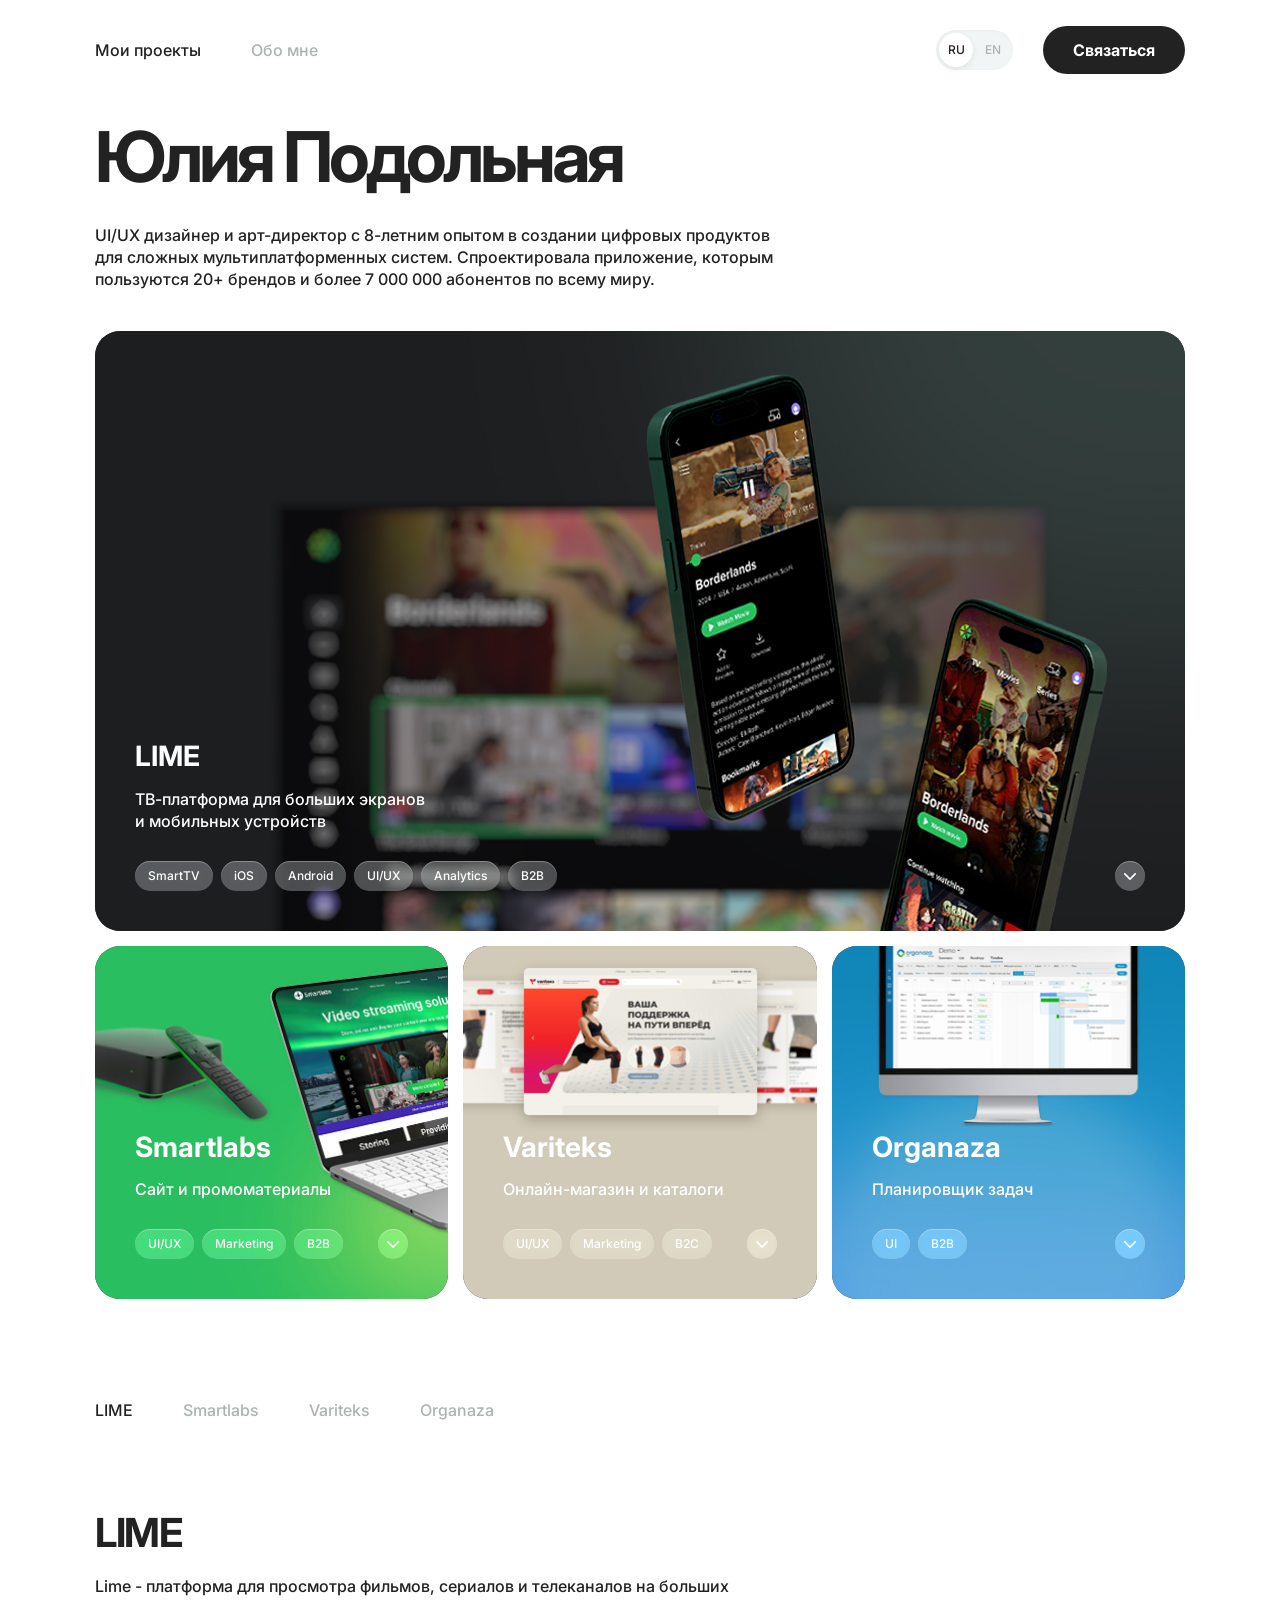
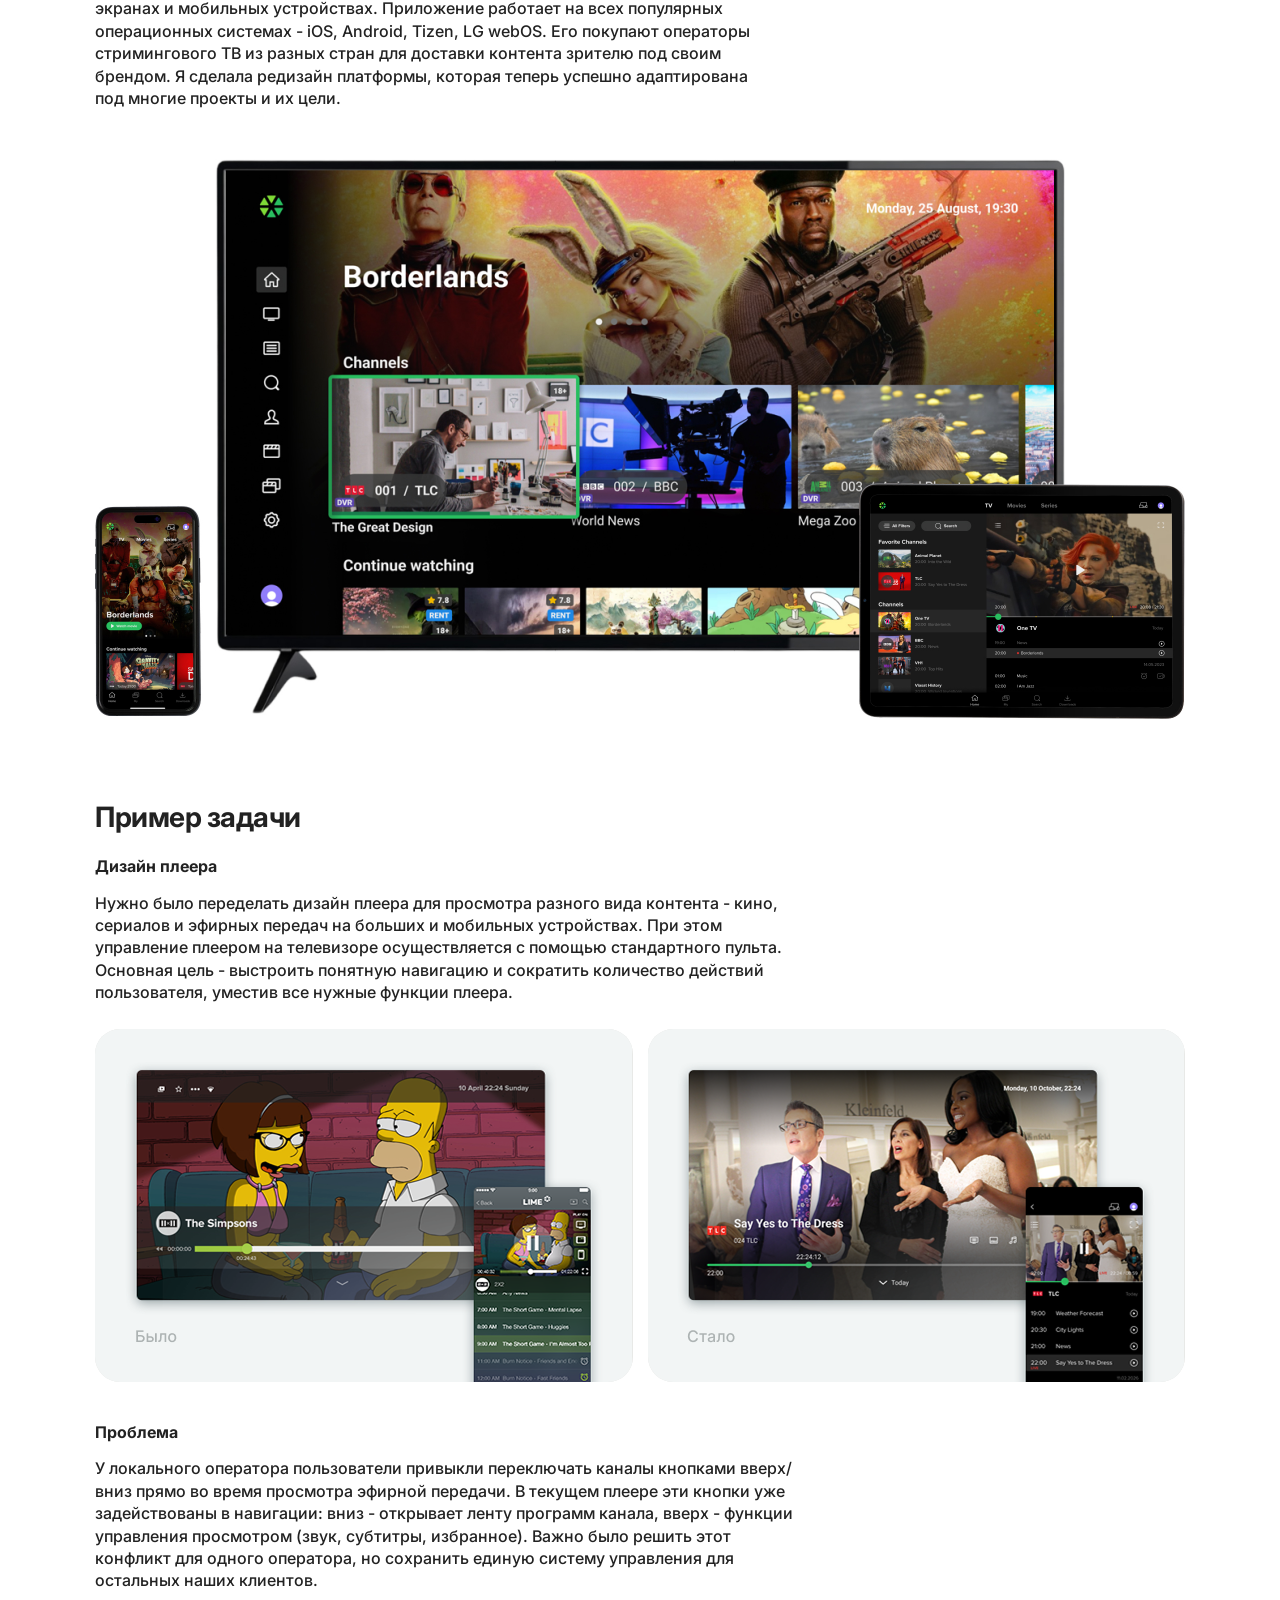
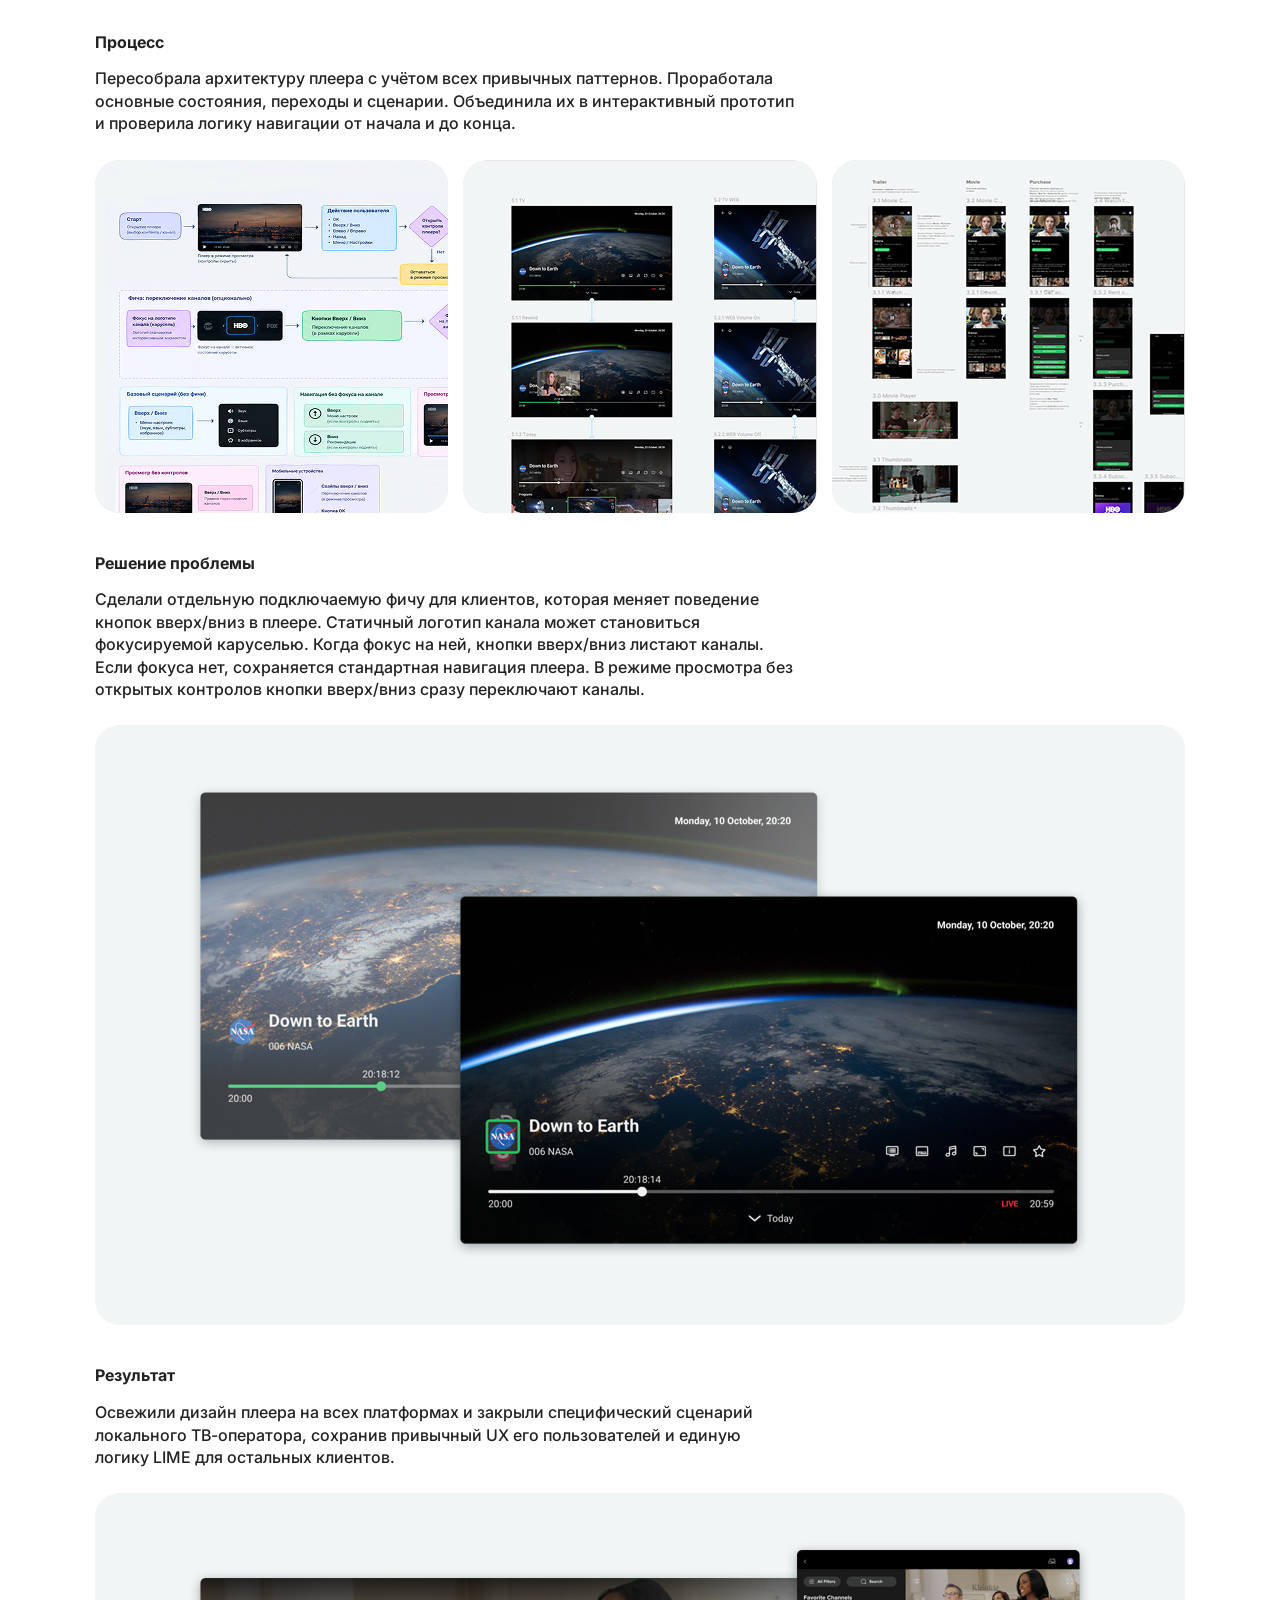
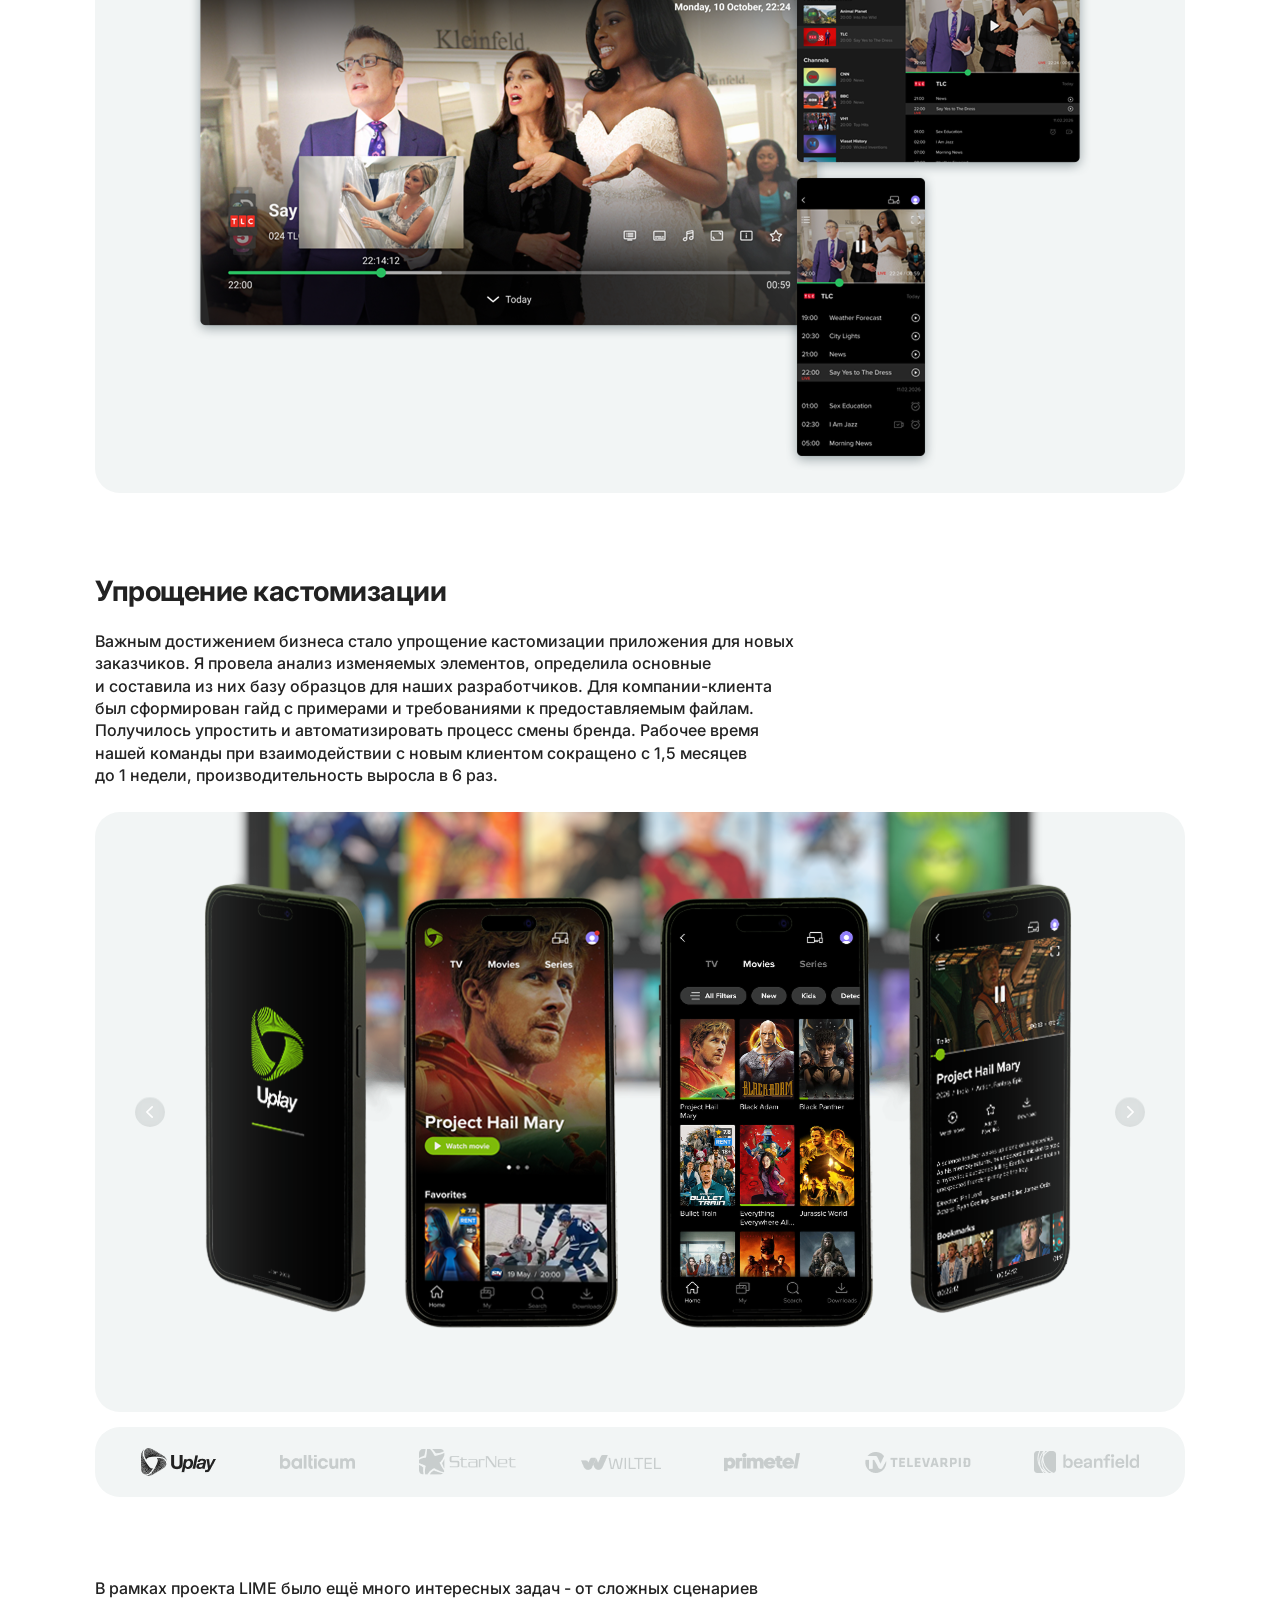
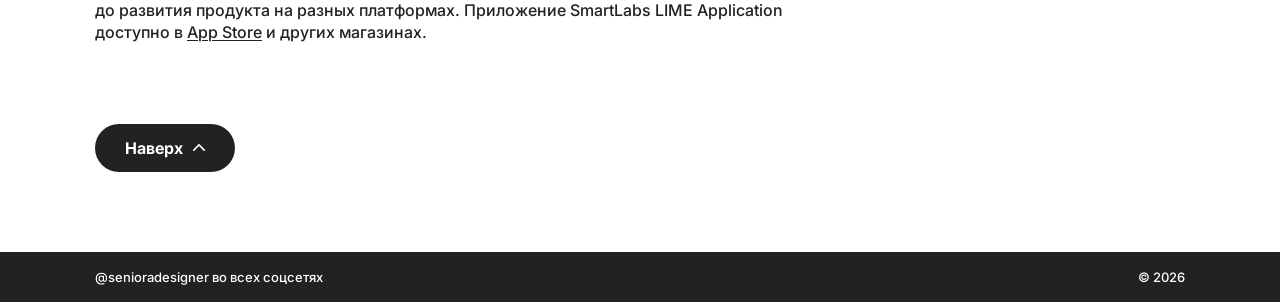
==== commit d6bb1940: "Text upd" ====
--- a/index.html
+++ b/index.html
@@ -31,7 +31,7 @@
     <section class="intro">
       <h1>Юлия Подольная</h1>
       <p class="intro-description">
-        UI/UX дизайнер и арт-директор с 12-летним опытом в создании цифровых продуктов для сложных мультиплатформенных систем. Спроектировала приложение, которым пользуются 20+ брендов и более 7 000 000 абонентов по всему миру.
+        UI/UX дизайнер и арт-директор с 8-летним опытом в создании цифровых продуктов для сложных мультиплатформенных систем. Спроектировала приложение, которым пользуются 20+ брендов и более 7 000 000 абонентов по всему миру.
       </p>
     </section>
 
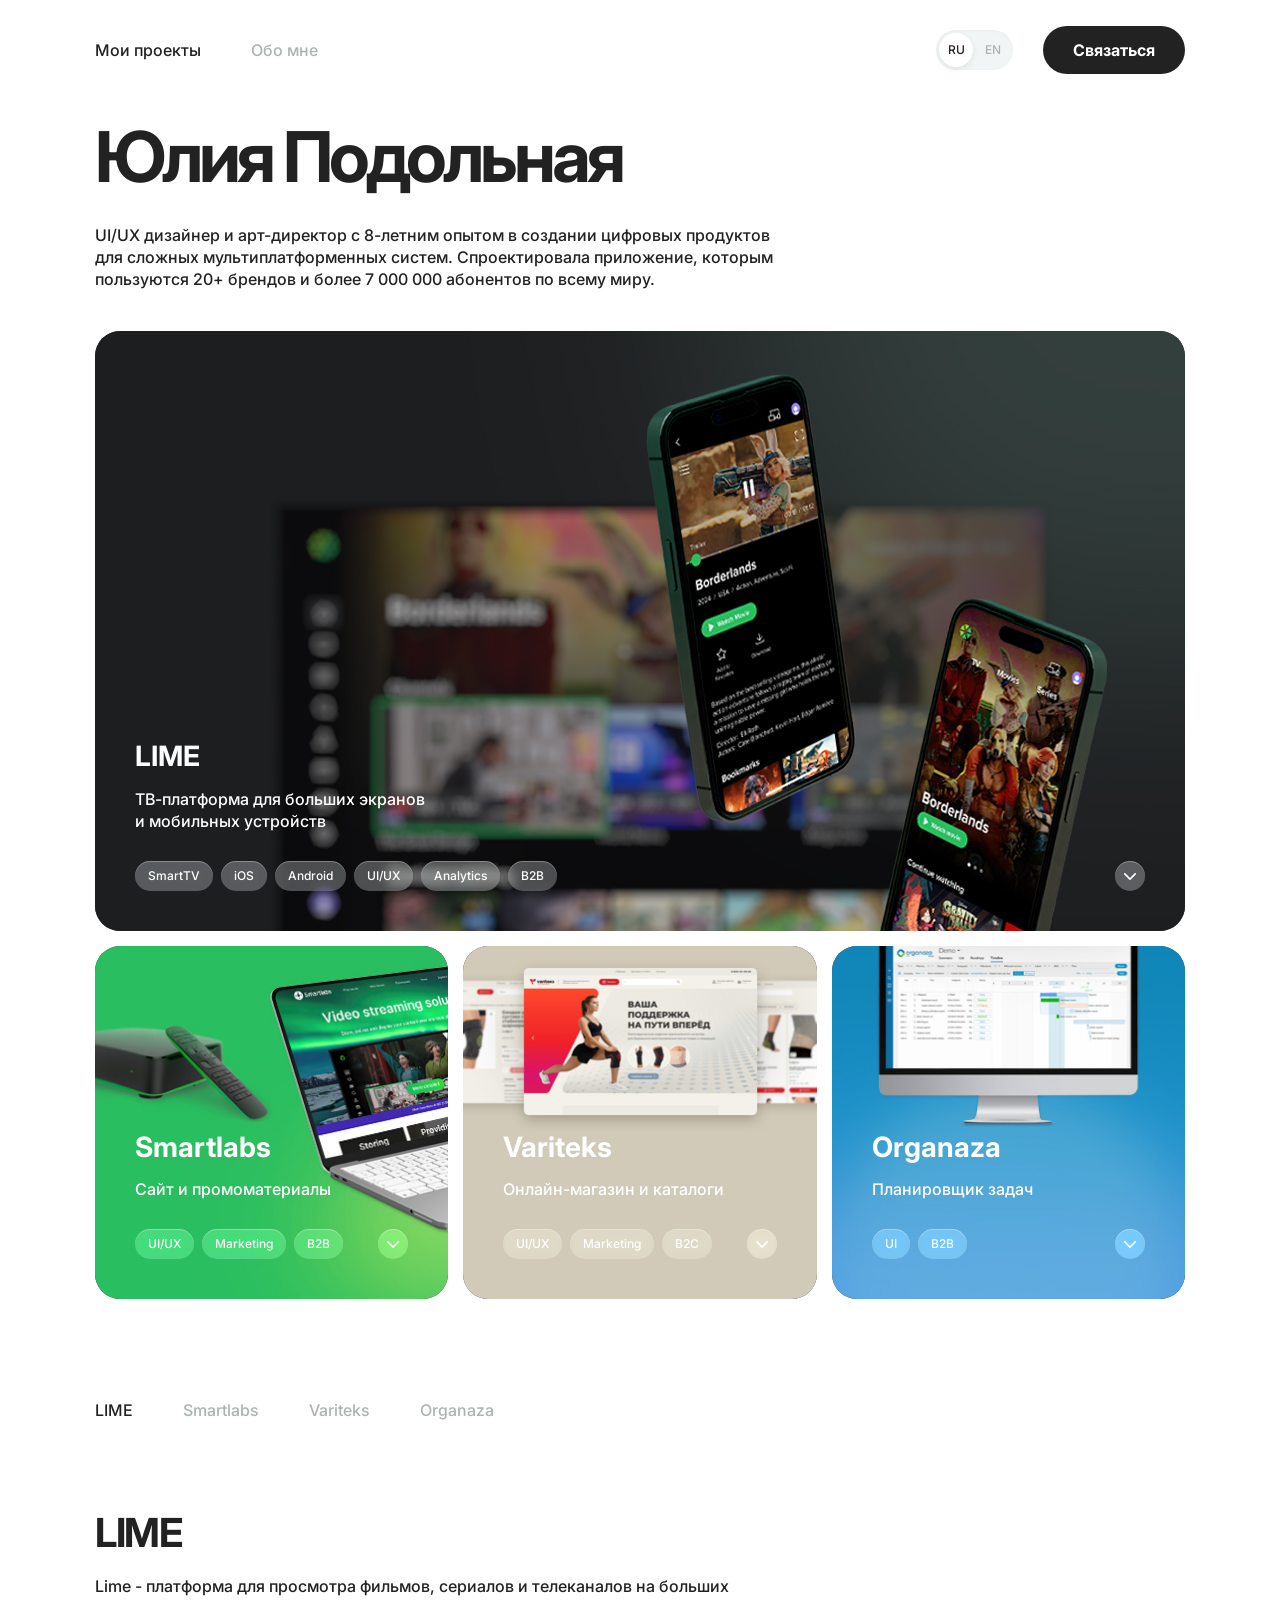
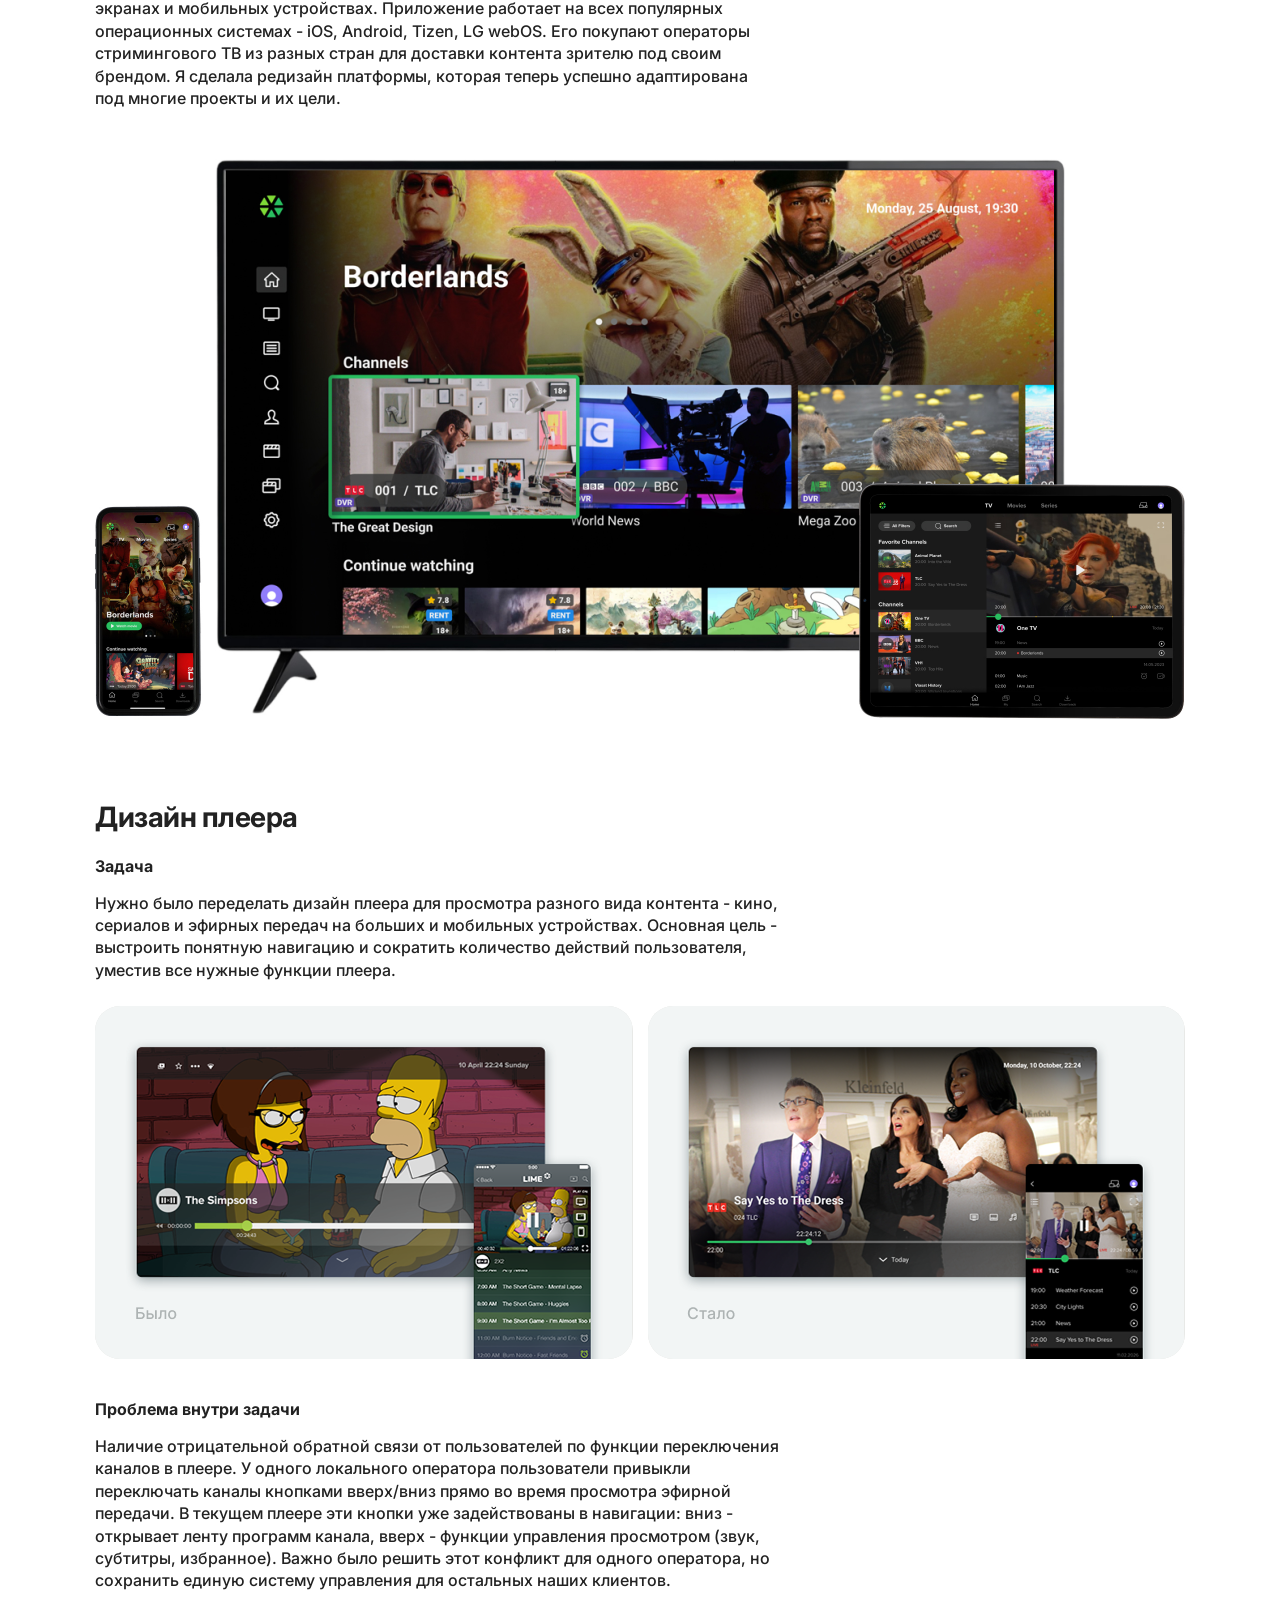
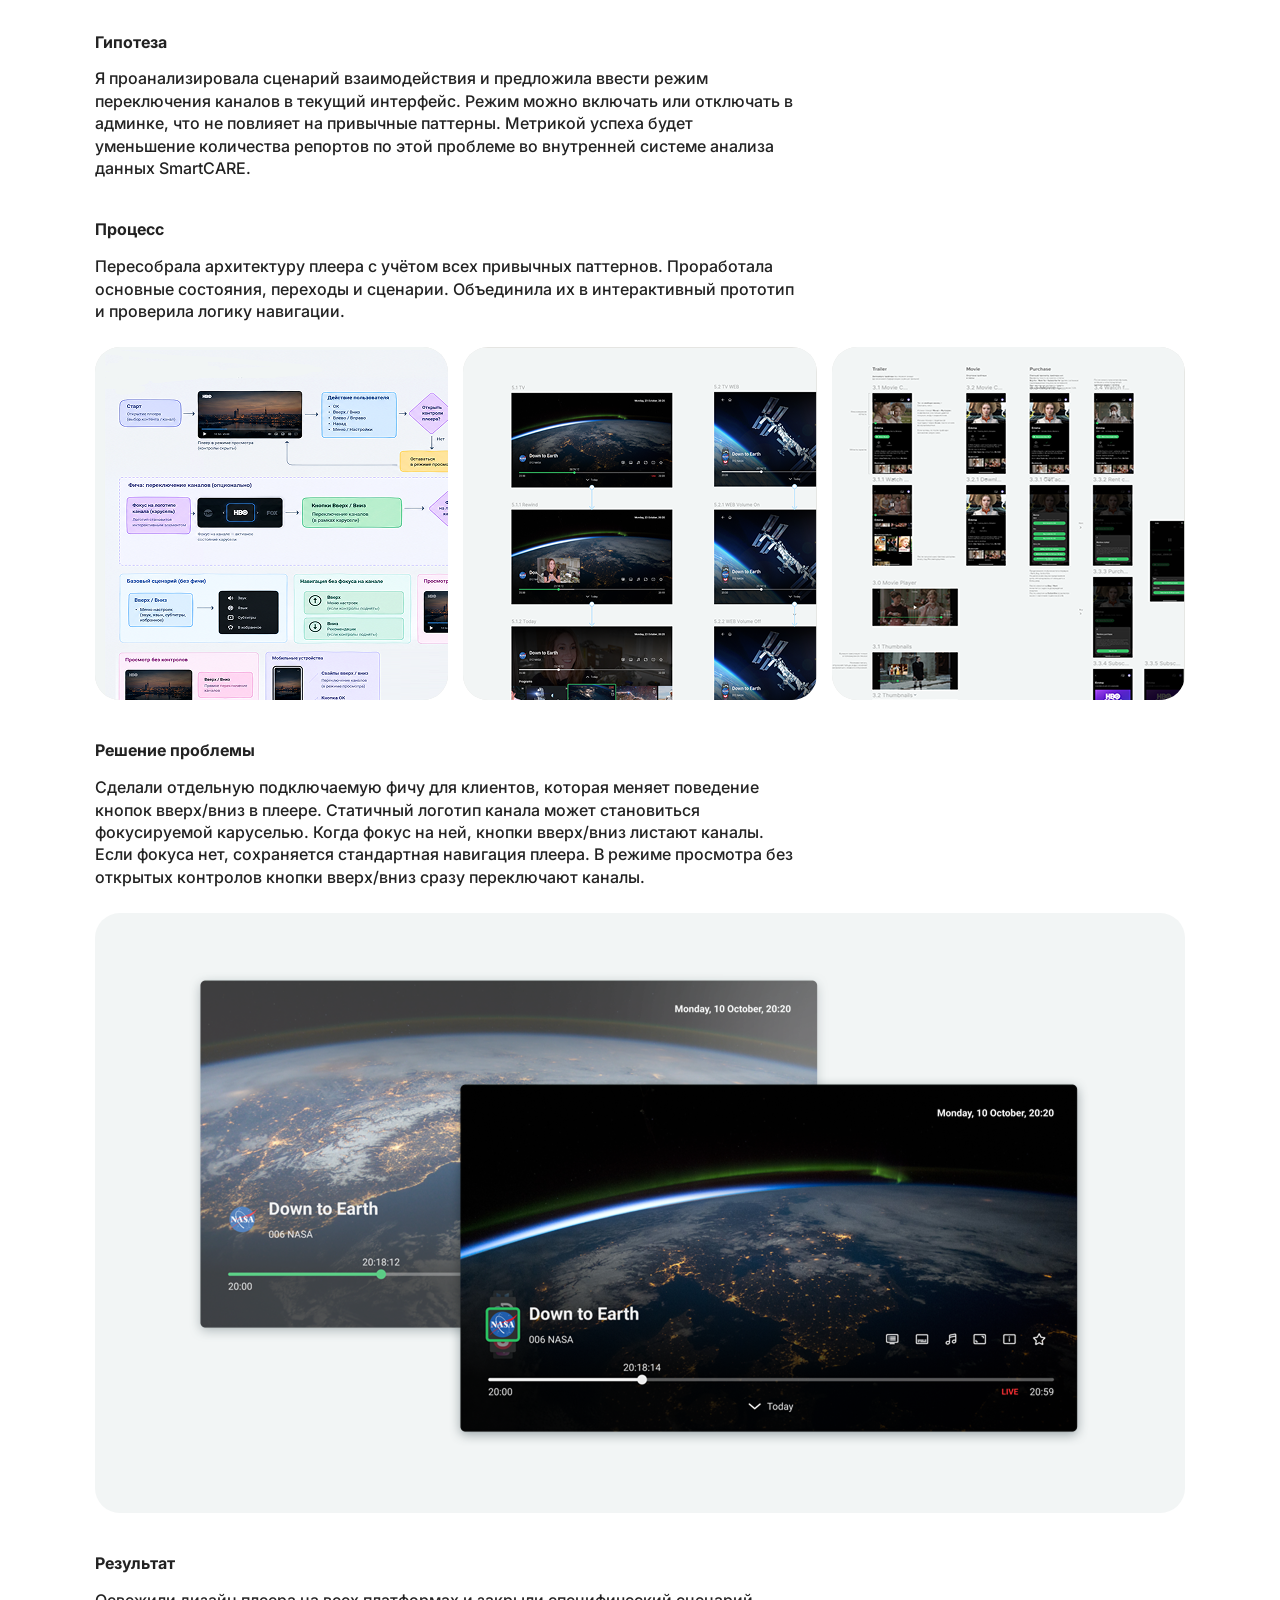
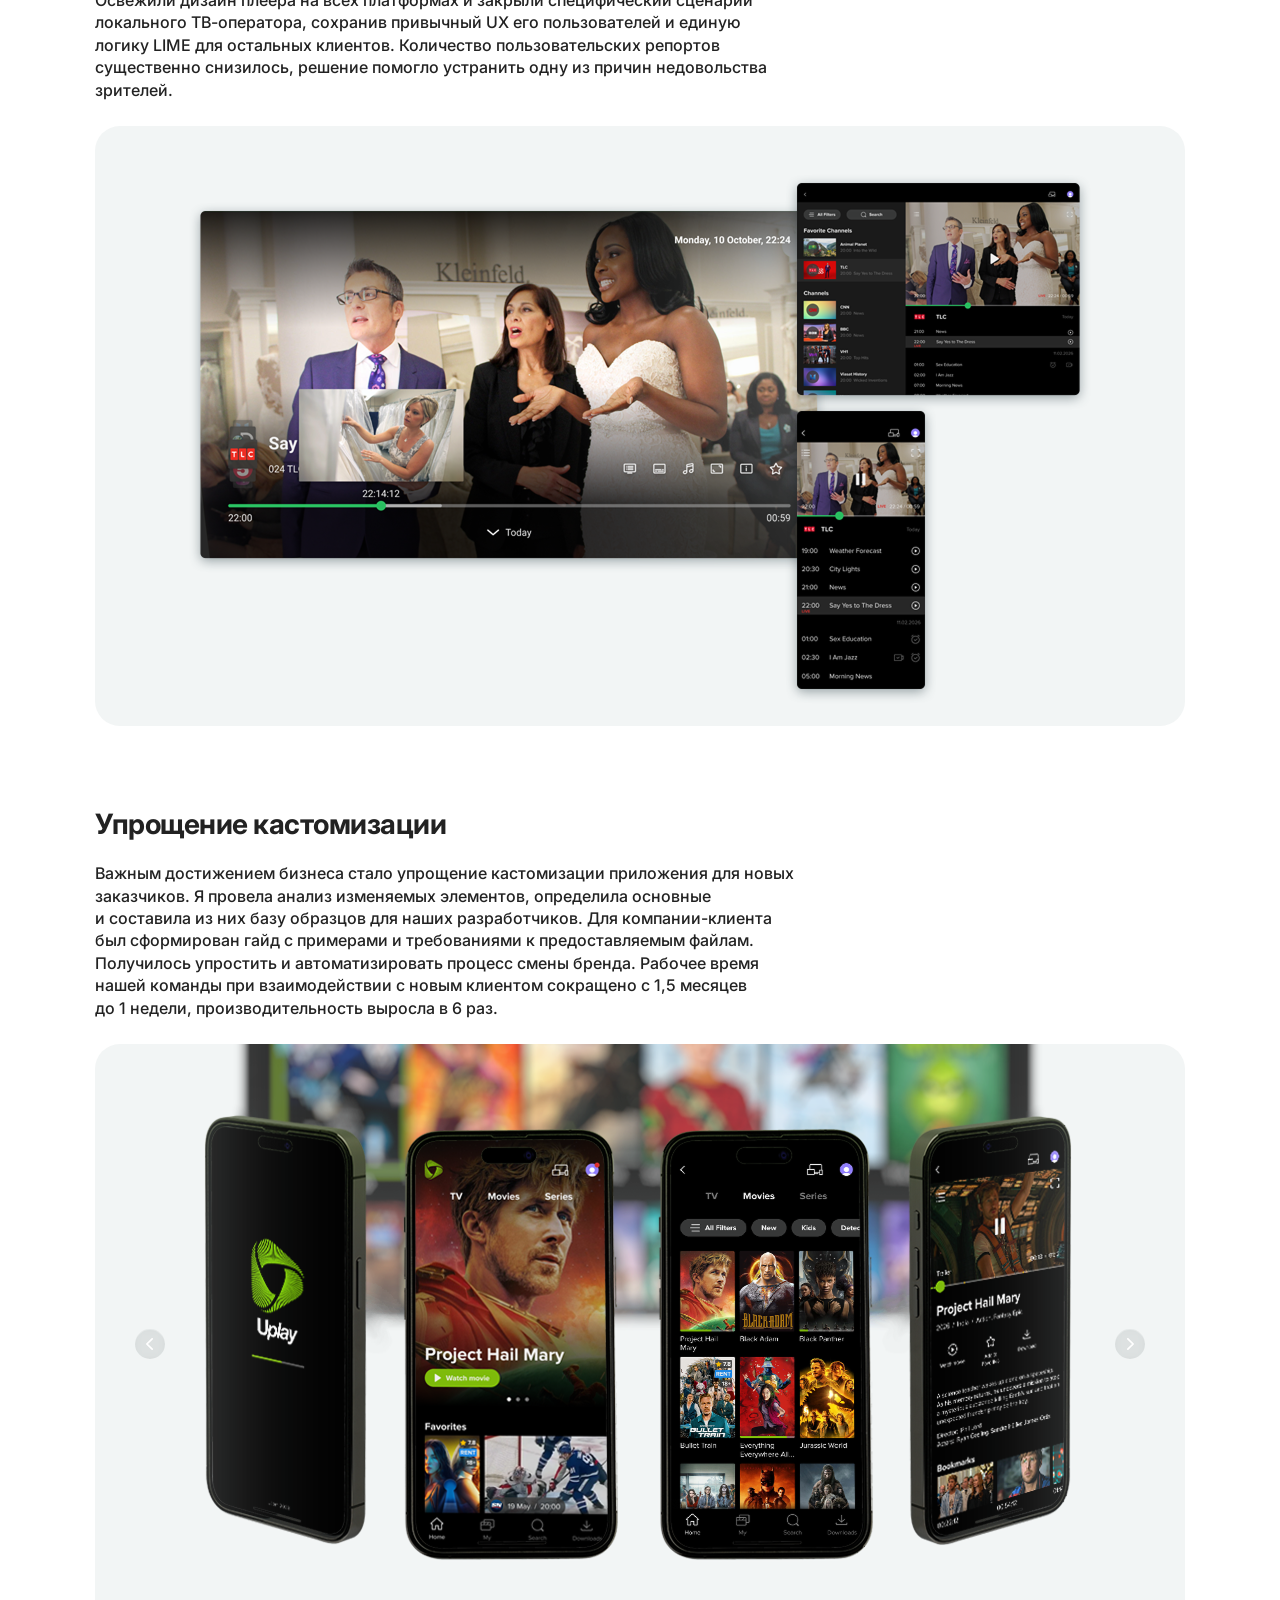
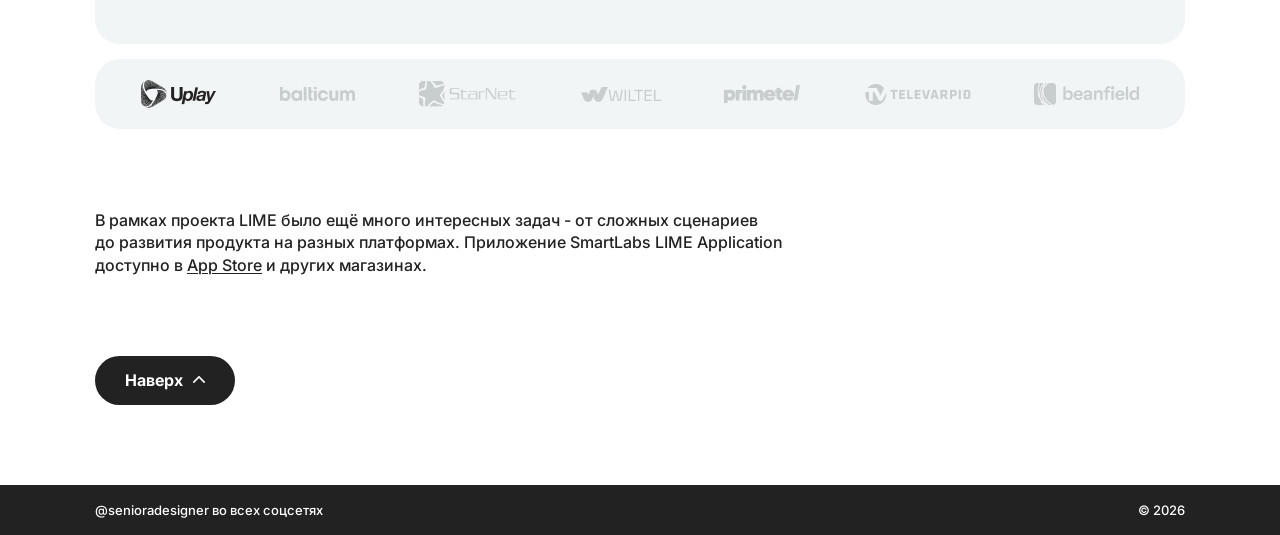
==== commit 158daf3c: "Text upd" ====
--- a/index.html
+++ b/index.html
@@ -141,12 +141,12 @@
 
                 <!-- ПОДЗАГОЛОВОК 1 -->
         <section class="case-section">
-          <h3 class="case-title-large">Пример задачи</h3>
+          <h3 class="case-title-large">Дизайн плеера</h3>
           
           <!-- Раздел: Дизайн плеера -->
           <div class="case-subsection">
-            <h4>Дизайн плеера</h4>
-            <p>Нужно было переделать дизайн плеера для просмотра разного вида контента - кино, сериалов и эфирных передач на больших и мобильных устройствах. При этом управление плеером на телевизоре осуществляется с помощью стандартного пульта. Основная цель - выстроить понятную навигацию и сократить количество действий пользователя, уместив все нужные функции плеера.</p>
+            <h4>Задача</h4>
+            <p>Нужно было переделать дизайн плеера для просмотра разного вида контента - кино, сериалов и эфирных передач на больших и мобильных устройствах. Основная цель - выстроить понятную навигацию и сократить количество действий пользователя, уместив все нужные функции плеера.</p>
             <div class="two-images">
               <div class="image-placeholder"><img src="assets/lime-task-1.jpg" alt="Player 1"></div>
               <div class="image-placeholder"><img src="assets/lime-task-2.jpg" alt="Player 2"></div>
@@ -155,14 +155,20 @@
 
           <!-- Раздел: Проблема -->
           <div class="case-subsection">
-            <h4>Проблема</h4>
-            <p>У локального оператора пользователи привыкли переключать каналы кнопками вверх/вниз прямо во время просмотра эфирной передачи. В текущем плеере эти кнопки уже задействованы в навигации: вниз - открывает ленту программ канала, вверх - функции управления просмотром (звук, субтитры, избранное). Важно было решить этот конфликт для одного оператора, но сохранить единую систему управления для остальных наших клиентов.</p>
+            <h4>Проблема внутри задачи</h4>
+            <p>Наличие отрицательной обратной связи от пользователей по функции переключения каналов в плеере. У одного локального оператора пользователи привыкли переключать каналы кнопками вверх/вниз прямо во время просмотра эфирной передачи. В текущем плеере эти кнопки уже задействованы в навигации: вниз - открывает ленту программ канала, вверх - функции управления просмотром (звук, субтитры, избранное). Важно было решить этот конфликт для одного оператора, но сохранить единую систему управления для остальных наших клиентов.</p>
+          </div>
+
+          <!-- Раздел: Гипотеза -->
+          <div class="case-subsection">
+            <h4>Гипотеза</h4>
+            <p>Я проанализировала сценарий взаимодействия и предложила ввести режим переключения каналов в текущий интерфейс. Режим можно включать или отключать в админке, что не повлияет на привычные паттерны. Метрикой успеха будет уменьшение количества репортов по этой проблеме во внутренней системе анализа данных SmartCARE.</p>
           </div>
 
           <!-- Раздел: Процесс -->
           <div class="case-subsection">
             <h4>Процесс</h4>
-            <p>Пересобрала архитектуру плеера с учётом всех привычных паттернов. Проработала основные состояния, переходы и сценарии. Объединила их в интерактивный прототип и проверила логику навигации от начала и до конца.</p>
+            <p>Пересобрала архитектуру плеера с учётом всех привычных паттернов. Проработала основные состояния, переходы и сценарии. Объединила их в интерактивный прототип и проверила логику навигации.</p>
             <div class="three-images">
               <div class="image-placeholder"><img src="assets/lime-problem-1.jpg" alt="Process 1"></div>
               <div class="image-placeholder"><img src="assets/lime-problem-2.jpg" alt="Process 2"></div>
@@ -182,7 +188,7 @@
           <!-- Раздел: Результат -->
           <div class="case-subsection">
             <h4>Результат</h4>
-            <p>Освежили дизайн плеера на всех платформах и закрыли специфический сценарий локального ТВ-оператора, сохранив привычный UX его пользователей и единую логику LIME для остальных клиентов.</p>
+            <p>Освежили дизайн плеера на всех платформах и закрыли специфический сценарий локального ТВ-оператора, сохранив привычный UX его пользователей и единую логику LIME для остальных клиентов. Количество пользовательских репортов существенно снизилось, решение помогло устранить одну из причин недовольства зрителей.</p>
             <div class="image-placeholder full-width-img h-600">
               <img src="assets/lime-result.jpg" alt="Result">
             </div>
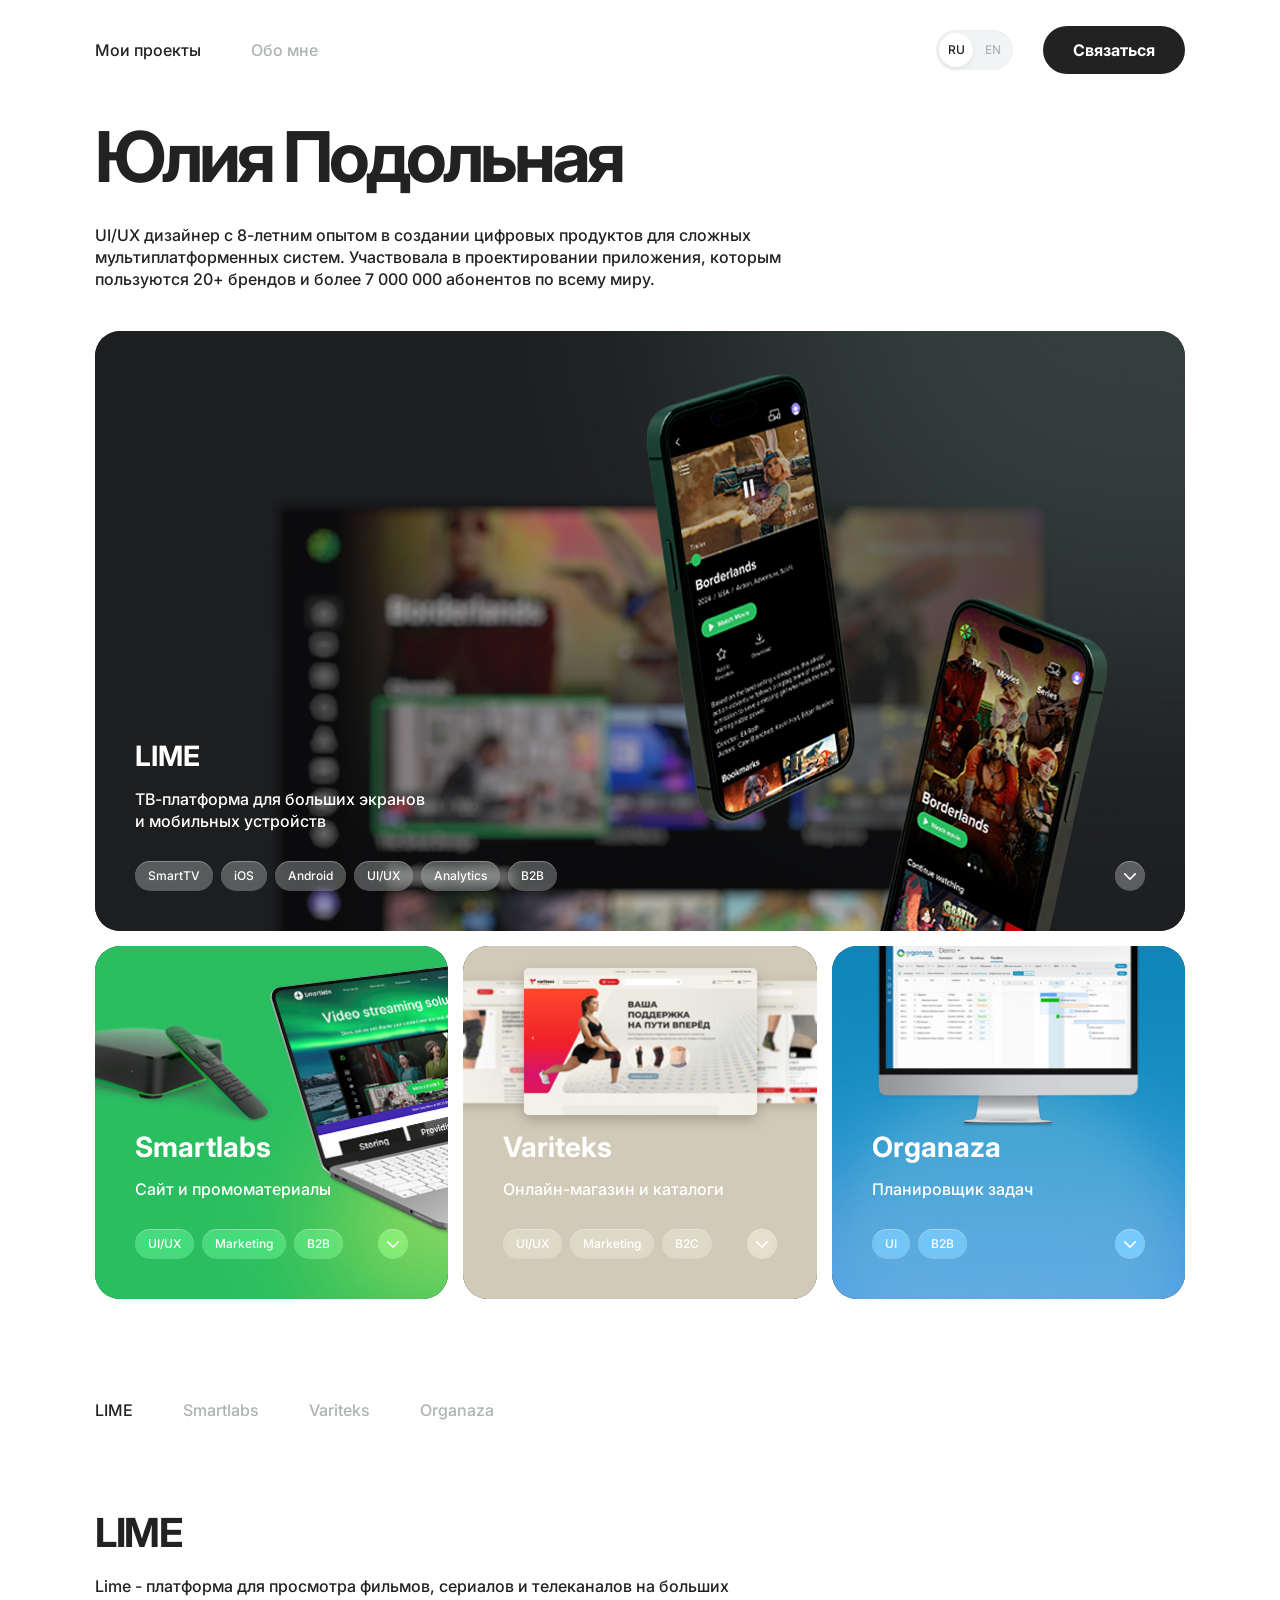
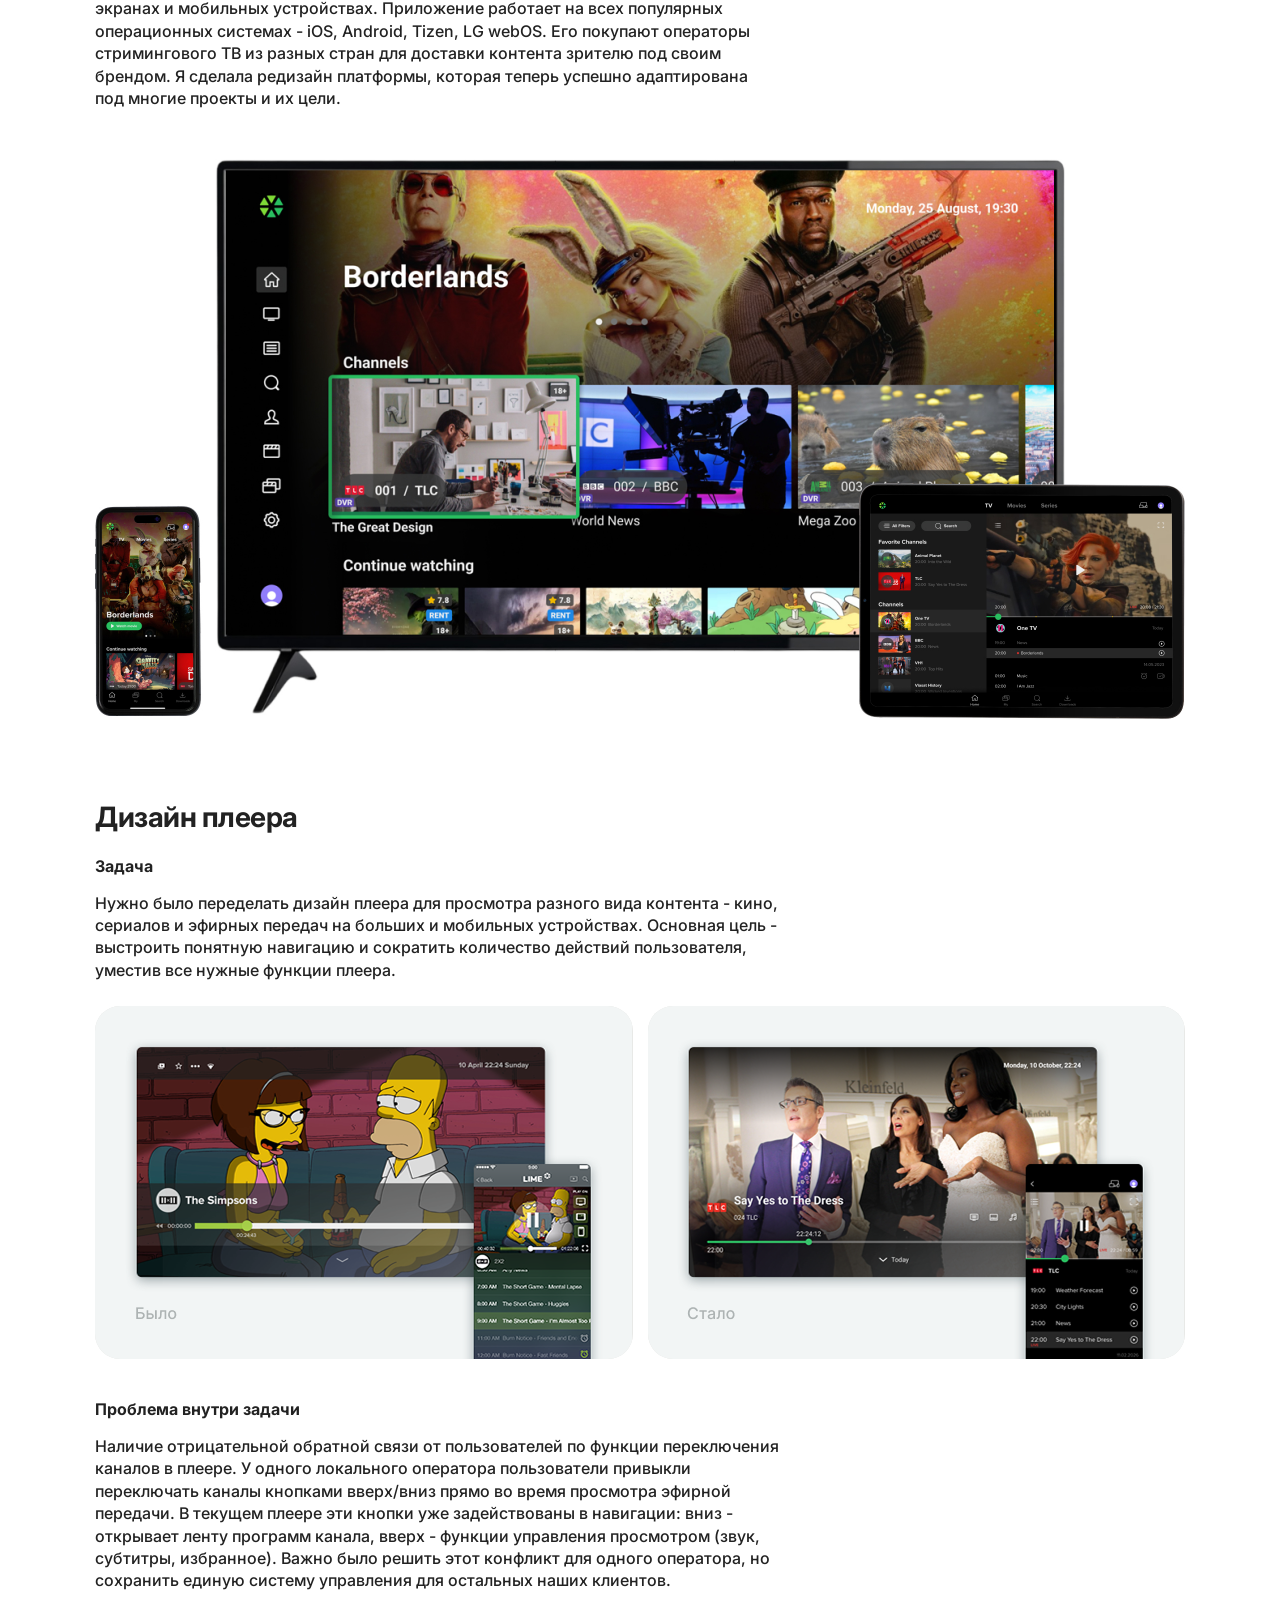
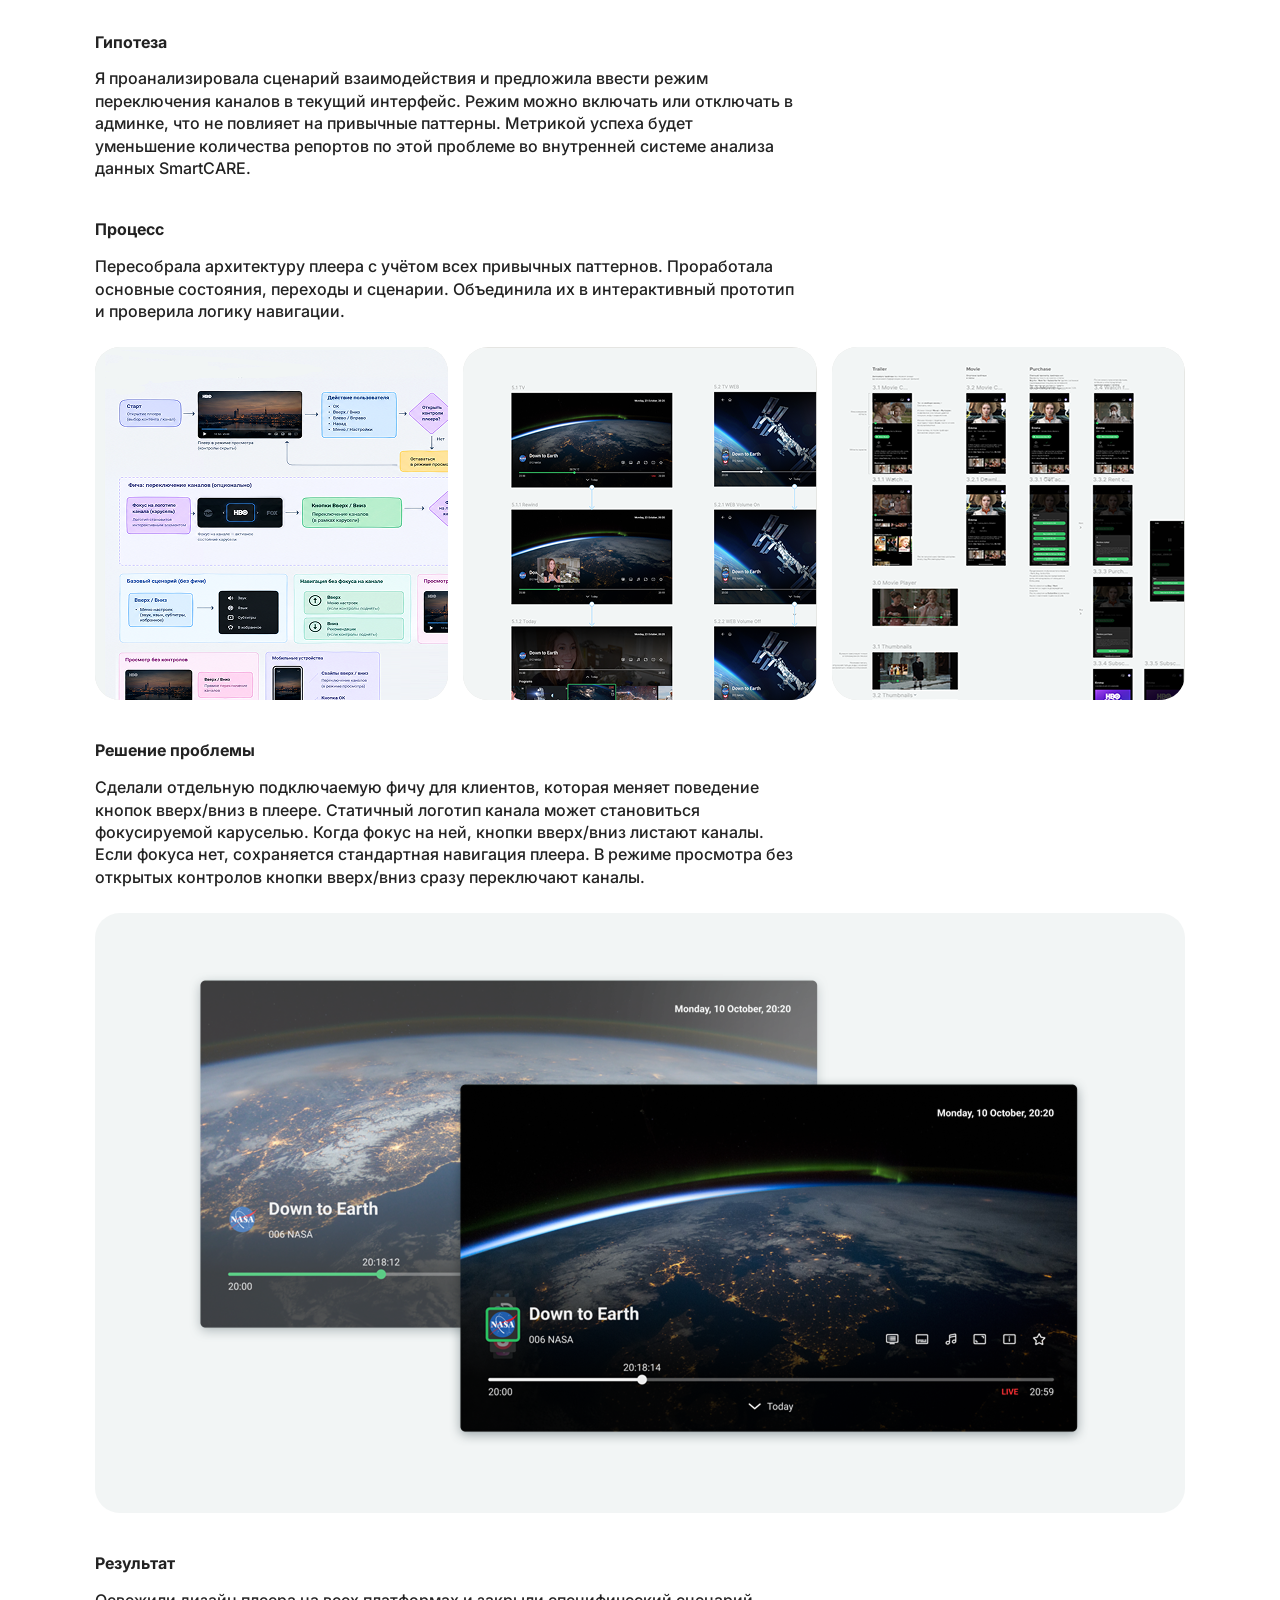
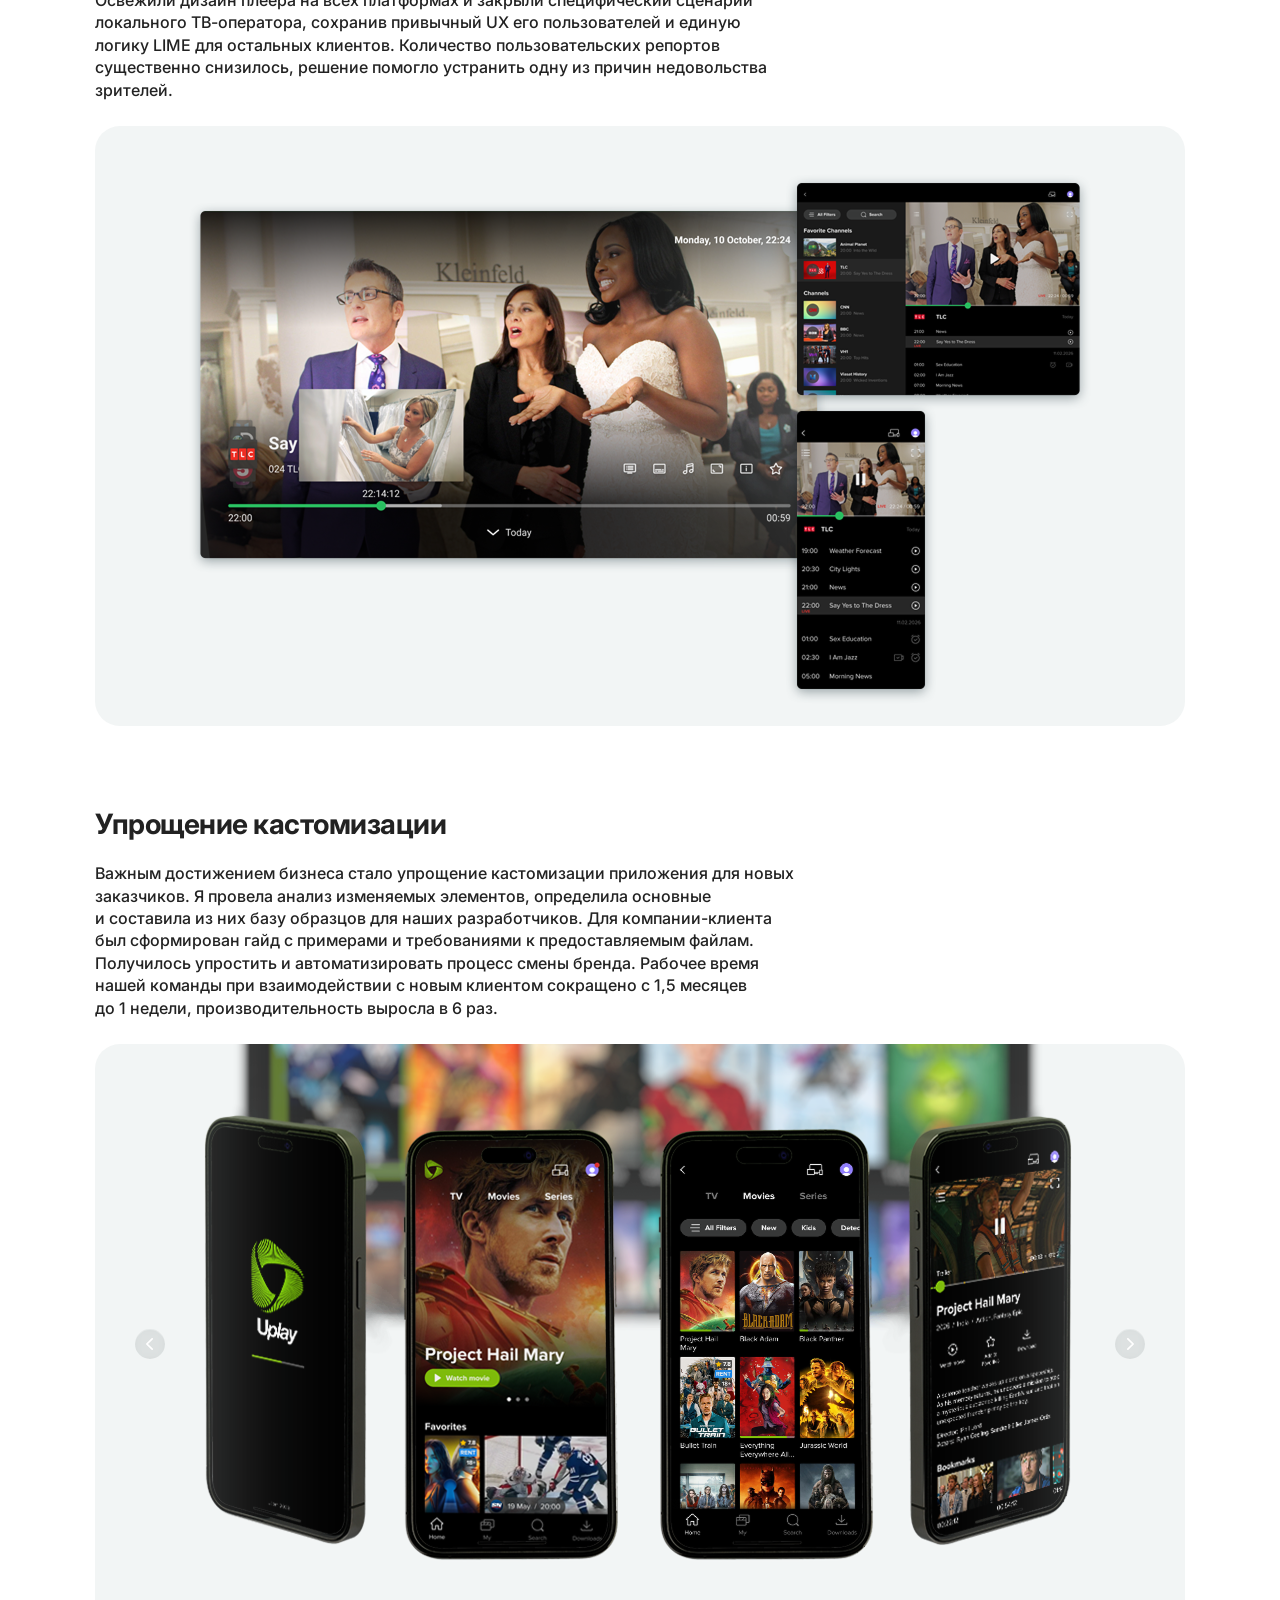
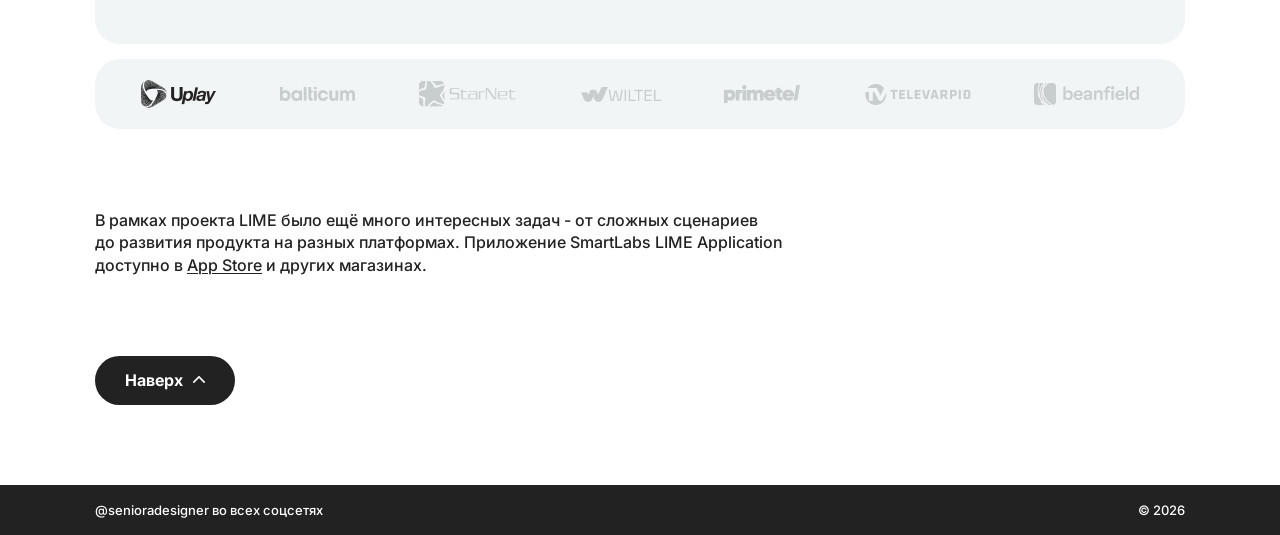
==== commit 092be9b1: "Titles upd" ====
--- a/index.html
+++ b/index.html
@@ -31,7 +31,7 @@
     <section class="intro">
       <h1>Юлия Подольная</h1>
       <p class="intro-description">
-        UI/UX дизайнер и арт-директор с 8-летним опытом в создании цифровых продуктов для сложных мультиплатформенных систем. Спроектировала приложение, которым пользуются 20+ брендов и более 7 000 000 абонентов по всему миру.
+        UI/UX дизайнер с 8-летним опытом в создании цифровых продуктов для сложных мультиплатформенных систем. Участвовала в проектировании приложения, которым пользуются 20+ брендов и более 7 000 000 абонентов по всему миру.
       </p>
     </section>
 
